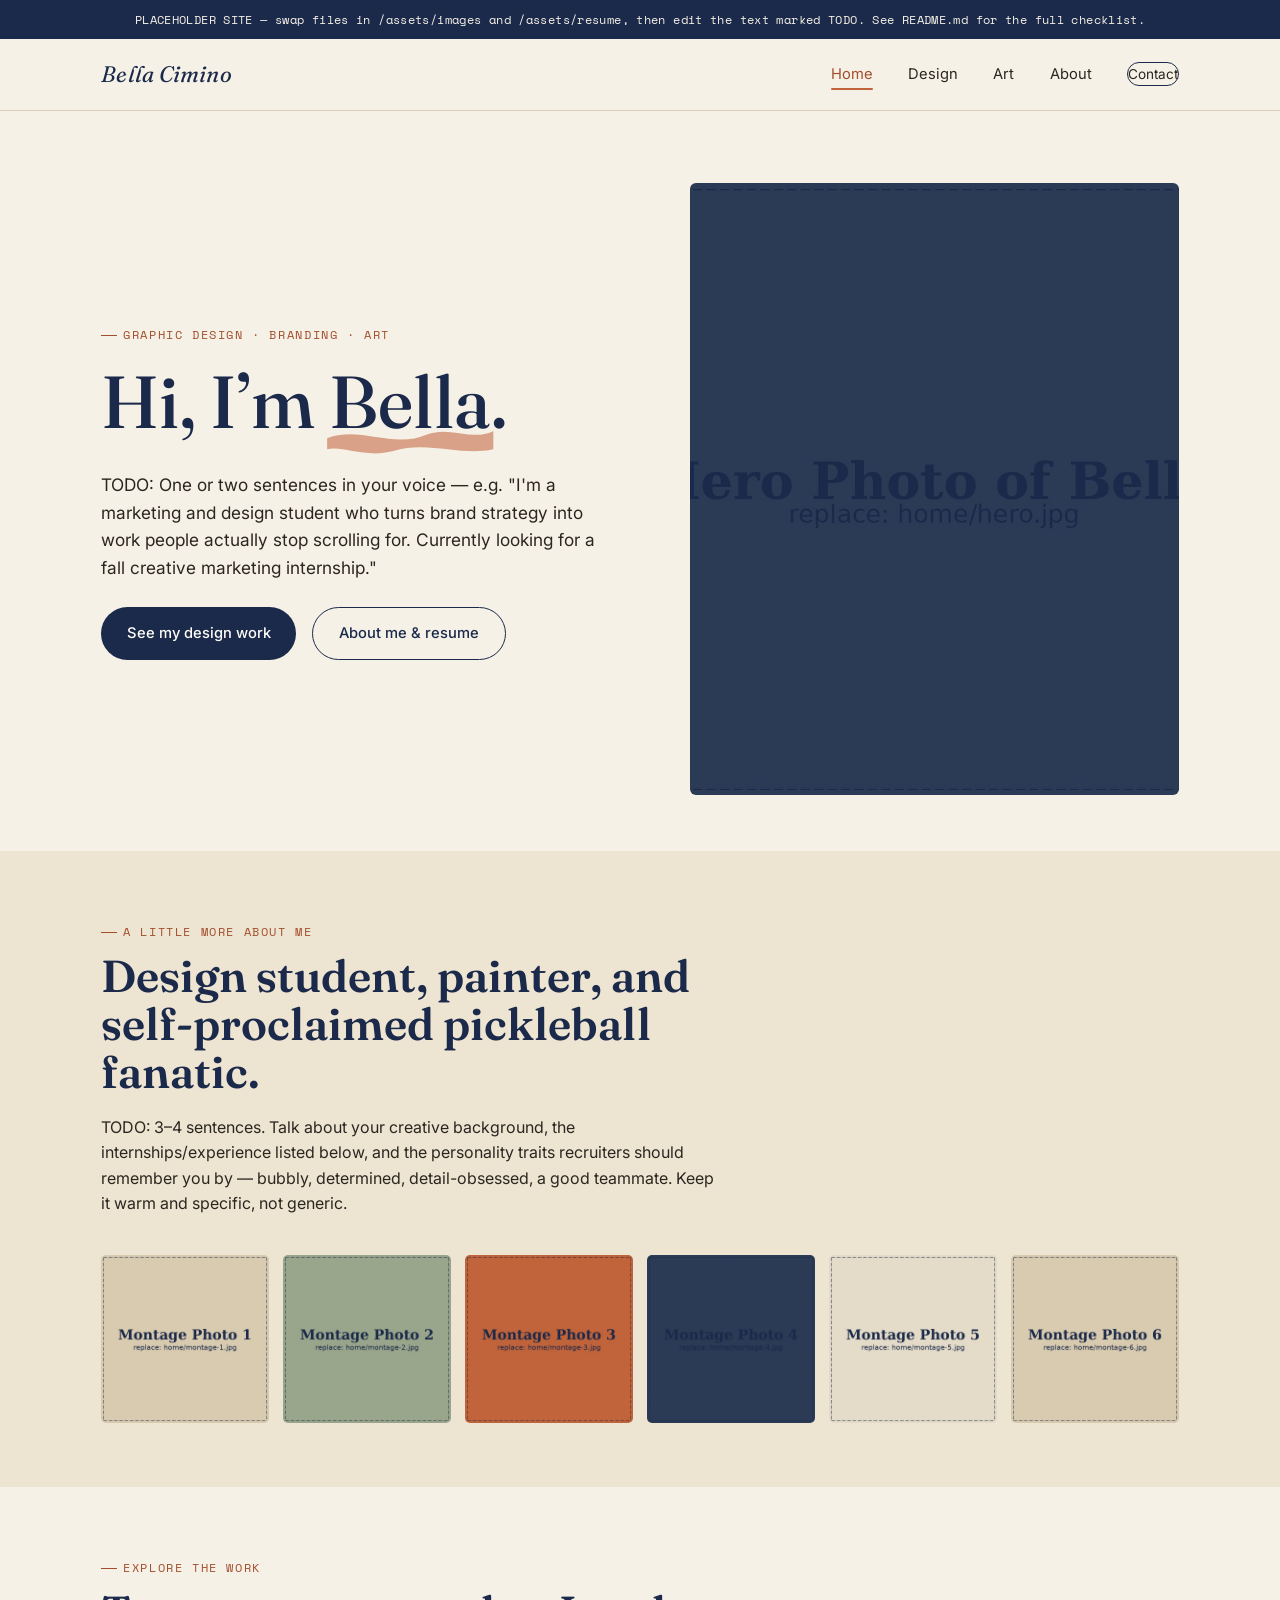
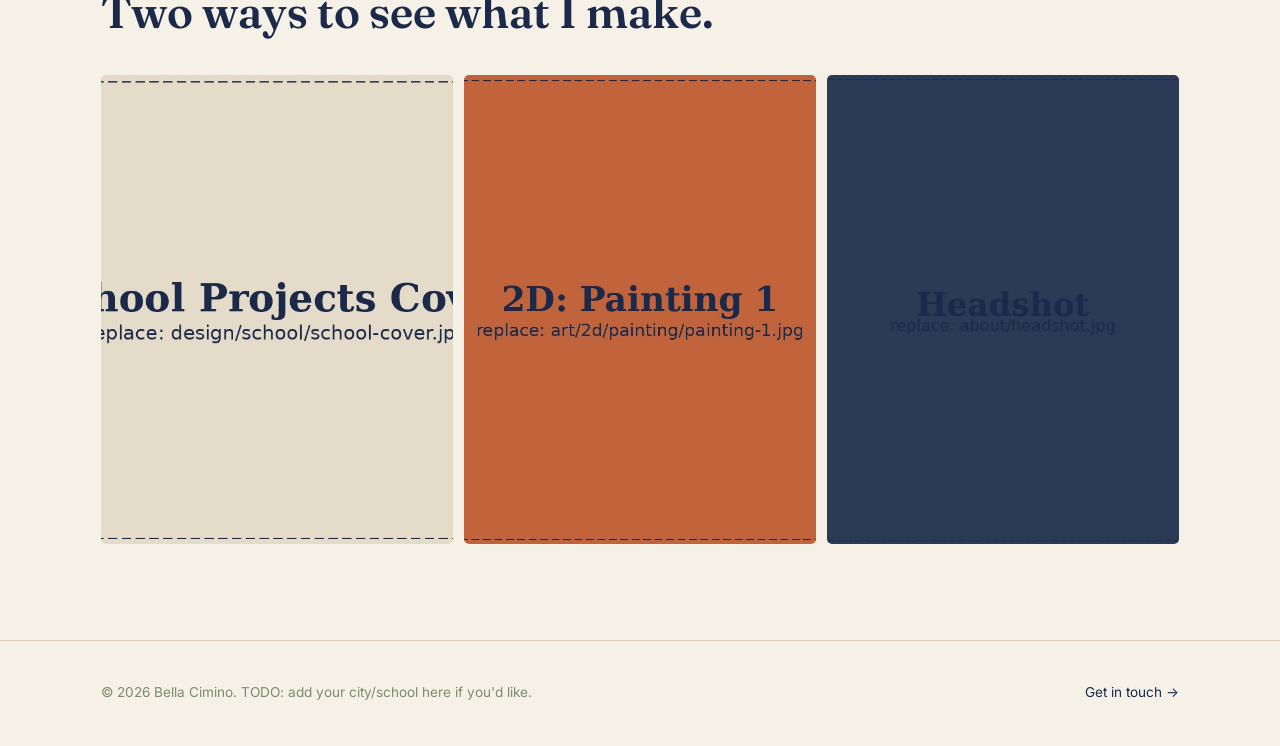
==== index.html @ 7786093c "Add files via upload" ====
<!DOCTYPE html>
<html lang="en">
<head>
<meta charset="UTF-8" />
<meta name="viewport" content="width=device-width, initial-scale=1.0" />
<title>Bella Cimino — Creative &amp; Design Portfolio</title>
<meta name="description" content="Bella Cimino — graphic design, branding, and art portfolio. Marketing &amp; creative student available for internships and collaborations." />
<link rel="icon" href="data:," />
<link rel="preconnect" href="https://fonts.googleapis.com">
<link rel="preconnect" href="https://fonts.gstatic.com" crossorigin>
<link href="https://fonts.googleapis.com/css2?family=Fraunces:ital,opsz,wght@0,9..144,400;0,9..144,500;0,9..144,600;1,9..144,500&family=Inter:wght@400;500;600&family=Space+Mono:wght@400;700&display=swap" rel="stylesheet">
<link rel="stylesheet" href="css/style.css" />
</head>
<body>

<div class="build-note">
  PLACEHOLDER SITE — swap files in /assets/images and /assets/resume, then edit the text marked TODO. See README.md for the full checklist.
</div>

<header class="site-header">
  <nav class="nav">
    <a href="index.html" class="logo">Bella Cimino</a>
    <button class="nav-toggle" aria-label="Toggle navigation" aria-expanded="false">
      <span></span><span></span><span></span>
    </button>
    <ul class="nav-links">
      <li><a href="index.html" aria-current="page">Home</a></li>
      <li><a href="design.html">Design</a></li>
      <li><a href="art.html">Art</a></li>
      <li><a href="about.html">About</a></li>
      <li><a href="about.html#contact" class="nav-cta">Contact</a></li>
    </ul>
  </nav>
</header>

<main>

  <!-- HERO: main photo + logo/name -->
  <section class="hero">
    <div class="wrap hero-grid">
      <div class="hero-copy">
        <p class="eyebrow">Graphic Design · Branding · Art</p>
        <h1>Hi, I&rsquo;m <span class="brush">Bella
          <svg viewBox="0 0 300 40" preserveAspectRatio="none" aria-hidden="true">
            <path class="stroke-path" d="M2 22 C 60 8, 120 34, 180 18 C 220 8, 260 26, 298 14 L 298 34 C 240 42, 180 24, 120 36 C 70 44, 30 30, 2 34 Z"/>
          </svg>
        </span>.</h1>
        <p class="lede">TODO: One or two sentences in your voice — e.g. "I'm a marketing and design student who turns brand strategy into work people actually stop scrolling for. Currently looking for a fall creative marketing internship."</p>
        <div class="button-row">
          <a href="design.html" class="btn btn-primary">See my design work</a>
          <a href="about.html" class="btn btn-secondary">About me &amp; resume</a>
        </div>
      </div>
      <div class="hero-media">
        <img src="assets/images/home/hero.jpg" alt="TODO: replace with a photo of Bella" />
      </div>
    </div>
  </section>

  <!-- MONTAGE + quick intro -->
  <section class="section section-alt">
    <div class="wrap">
      <div class="section-header">
        <p class="eyebrow">A little more about me</p>
        <h2>Design student, painter, and self-proclaimed pickleball fanatic.</h2>
        <p>TODO: 3–4 sentences. Talk about your creative background, the internships/experience listed below, and the personality traits recruiters should remember you by — bubbly, determined, detail-obsessed, a good teammate. Keep it warm and specific, not generic.</p>
      </div>
      <div class="montage-grid">
        <a href="about.html" data-lightbox><img src="assets/images/home/montage-1.jpg" alt="TODO: montage photo 1" /></a>
        <a href="about.html" data-lightbox><img src="assets/images/home/montage-2.jpg" alt="TODO: montage photo 2" /></a>
        <a href="about.html" data-lightbox><img src="assets/images/home/montage-3.jpg" alt="TODO: montage photo 3" /></a>
        <a href="about.html" data-lightbox><img src="assets/images/home/montage-4.jpg" alt="TODO: montage photo 4" /></a>
        <a href="about.html" data-lightbox><img src="assets/images/home/montage-5.jpg" alt="TODO: montage photo 5" /></a>
        <a href="about.html" data-lightbox><img src="assets/images/home/montage-6.jpg" alt="TODO: montage photo 6" /></a>
      </div>
    </div>
  </section>

  <!-- QUICK LINKS to Design / Art / About -->
  <section class="section">
    <div class="wrap">
      <div class="section-header">
        <p class="eyebrow">Explore the work</p>
        <h2>Two ways to see what I make.</h2>
      </div>
      <div class="client-media" style="grid-template-columns: repeat(3, 1fr);">
        <a href="design.html" style="aspect-ratio: 3/4; position:relative;">
          <img src="assets/images/design/school/school-cover.jpg" alt="Design portfolio cover" />
        </a>
        <a href="art.html" style="aspect-ratio: 3/4; position:relative;">
          <img src="assets/images/art/2d/painting/painting-1.jpg" alt="Art portfolio cover" />
        </a>
        <a href="about.html" style="aspect-ratio: 3/4; position:relative;">
          <img src="assets/images/about/headshot.jpg" alt="About Bella" />
        </a>
      </div>
    </div>
  </section>

</main>

<footer class="site-footer">
  <div class="wrap footer-row">
    <span>&copy; <span id="year"></span> Bella Cimino. TODO: add your city/school here if you'd like.</span>
    <a href="about.html#contact">Get in touch &rarr;</a>
  </div>
</footer>

<div class="lightbox" id="lightbox">
  <button class="lightbox-close">Close ✕</button>
  <img src="" alt="" />
</div>

<script src="js/main.js"></script>
</body>
</html>
---- css/style.css ----
/* =========================================================
   BELLA CIMINO — PORTFOLIO
   Design tokens
   ========================================================= */
:root {
  --paper: #F6F1E7;
  --paper-dim: #EDE4D2;
  --ink: #1B2A4A;        /* deep navy — headlines, logo */
  --charcoal: #2B2620;   /* body copy */
  --clay: #C1633B;       /* signature accent — brushstroke, CTAs */
  --clay-dark: #A24E2C;
  --sage: #7C8B6F;       /* secondary accent */
  --line: #D9CDB8;       /* hairline rule */
  --white: #FFFDF9;

  --font-display: "Fraunces", "Iowan Old Style", Georgia, serif;
  --font-body: "Inter", -apple-system, BlinkMacSystemFont, "Segoe UI", sans-serif;
  --font-label: "Space Mono", "SFMono-Regular", Menlo, monospace;

  --max-w: 1180px;
  --gutter: clamp(1.25rem, 4vw, 3.5rem);
}

* { box-sizing: border-box; }
html { scroll-behavior: smooth; }

body {
  margin: 0;
  background: var(--paper);
  color: var(--charcoal);
  font-family: var(--font-body);
  font-size: 16px;
  line-height: 1.6;
  -webkit-font-smoothing: antialiased;
}

img { max-width: 100%; display: block; }

a { color: inherit; text-decoration: none; }

.wrap {
  max-width: var(--max-w);
  margin: 0 auto;
  padding-left: var(--gutter);
  padding-right: var(--gutter);
}

h1, h2, h3, h4 {
  font-family: var(--font-display);
  color: var(--ink);
  margin: 0 0 0.4em;
  font-weight: 600;
  line-height: 1.08;
}

h1 { font-size: clamp(2.6rem, 6vw, 4.6rem); font-weight: 500; }
h2 { font-size: clamp(1.9rem, 4vw, 2.8rem); }
h3 { font-size: clamp(1.3rem, 2.4vw, 1.6rem); }

p { margin: 0 0 1em; }

.italic { font-style: italic; }

/* Eyebrow label — used for genuine categorical labels only (mediums, section names) */
.eyebrow {
  font-family: var(--font-label);
  font-size: 0.72rem;
  letter-spacing: 0.14em;
  text-transform: uppercase;
  color: var(--clay-dark);
  display: inline-flex;
  align-items: center;
  gap: 0.5em;
  margin-bottom: 0.9em;
}
.eyebrow::before {
  content: "";
  width: 1.4em;
  height: 1px;
  background: var(--clay-dark);
  display: inline-block;
}

/* Signature element: hand-drawn brushstroke underline, echoing a painting practice */
.brush {
  position: relative;
  display: inline-block;
}
.brush svg {
  position: absolute;
  left: -2%;
  bottom: -0.18em;
  width: 104%;
  height: 0.5em;
  z-index: -1;
}
.brush .stroke-path { fill: var(--clay); opacity: 0.55; }

/* =========================================================
   NAV
   ========================================================= */
.site-header {
  position: sticky;
  top: 0;
  z-index: 50;
  background: rgba(246, 241, 231, 0.92);
  backdrop-filter: blur(6px);
  border-bottom: 1px solid var(--line);
}
.nav {
  display: flex;
  align-items: center;
  justify-content: space-between;
  padding: 1.1rem var(--gutter);
  max-width: var(--max-w);
  margin: 0 auto;
}
.logo {
  font-family: var(--font-display);
  font-style: italic;
  font-size: 1.4rem;
  color: var(--ink);
  letter-spacing: 0.01em;
}
.nav-links {
  display: flex;
  gap: 2.2rem;
  list-style: none;
  margin: 0;
  padding: 0;
  font-size: 0.92rem;
}
.nav-links a {
  position: relative;
  padding: 0.2rem 0;
  transition: color 0.2s ease;
}
.nav-links a:hover,
.nav-links a[aria-current="page"] { color: var(--clay-dark); }
.nav-links a[aria-current="page"]::after {
  content: "";
  position: absolute;
  left: 0; right: 0; bottom: -4px;
  height: 2px;
  background: var(--clay);
  border-radius: 2px;
}
.nav-cta {
  border: 1px solid var(--ink);
  padding: 0.55rem 1.2rem;
  border-radius: 999px;
  font-size: 0.85rem;
  transition: background 0.2s ease, color 0.2s ease;
}
.nav-cta:hover { background: var(--ink); color: var(--white); }

.nav-toggle {
  display: none;
  background: none;
  border: none;
  cursor: pointer;
  flex-direction: column;
  gap: 5px;
  padding: 4px;
}
.nav-toggle span {
  width: 24px; height: 2px; background: var(--ink); display: block;
}

@media (max-width: 820px) {
  .nav-toggle { display: flex; }
  .nav-links {
    position: absolute;
    top: 100%; left: 0; right: 0;
    background: var(--paper);
    flex-direction: column;
    gap: 0;
    border-bottom: 1px solid var(--line);
    max-height: 0;
    overflow: hidden;
    transition: max-height 0.3s ease;
  }
  .nav-links.open { max-height: 400px; }
  .nav-links li { border-top: 1px solid var(--line); }
  .nav-links a { display: block; padding: 1rem var(--gutter); }
  .nav-cta { display: none; }
}

/* =========================================================
   HERO
   ========================================================= */
.hero {
  padding: 4.5rem 0 3.5rem;
}
.hero-grid {
  display: grid;
  grid-template-columns: 1.05fr 0.95fr;
  gap: clamp(1.5rem, 4vw, 3rem);
  align-items: center;
}
.hero-media {
  border-radius: 6px;
  overflow: hidden;
  aspect-ratio: 4 / 5;
}
.hero-media img { width: 100%; height: 100%; object-fit: cover; }
.hero-copy .eyebrow { margin-bottom: 1.1rem; }
.hero-copy p.lede {
  font-size: 1.08rem;
  max-width: 46ch;
  color: var(--charcoal);
}
.button-row { display: flex; gap: 1rem; flex-wrap: wrap; margin-top: 1.6rem; }

.btn {
  display: inline-flex;
  align-items: center;
  gap: 0.5em;
  padding: 0.85rem 1.6rem;
  border-radius: 999px;
  font-size: 0.92rem;
  font-weight: 500;
  transition: transform 0.15s ease, background 0.2s ease, color 0.2s ease;
}
.btn-primary { background: var(--ink); color: var(--white); }
.btn-primary:hover { background: var(--clay-dark); transform: translateY(-1px); }
.btn-secondary { border: 1px solid var(--ink); color: var(--ink); }
.btn-secondary:hover { background: var(--ink); color: var(--white); }

@media (max-width: 820px) {
  .hero-grid { grid-template-columns: 1fr; }
  .hero-media { order: -1; }
}

/* =========================================================
   MONTAGE / GALLERY GRIDS
   ========================================================= */
.section { padding: 4rem 0; }
.section-alt { background: var(--paper-dim); }
.section-header { max-width: 62ch; margin-bottom: 2.4rem; }

.montage-grid {
  display: grid;
  grid-template-columns: repeat(6, 1fr);
  gap: 0.9rem;
}
.montage-grid a, .montage-grid div { border-radius: 5px; overflow: hidden; aspect-ratio: 1; }
.montage-grid img { width: 100%; height: 100%; object-fit: cover; transition: transform 0.4s ease; }
.montage-grid a:hover img { transform: scale(1.05); }

@media (max-width: 820px) {
  .montage-grid { grid-template-columns: repeat(3, 1fr); }
}
@media (max-width: 480px) {
  .montage-grid { grid-template-columns: repeat(2, 1fr); }
}

/* =========================================================
   CASE STUDY / CLIENT BLOCKS (Design page)
   ========================================================= */
.client-block {
  padding: 3.4rem 0;
  border-top: 1px solid var(--line);
  display: grid;
  grid-template-columns: 0.85fr 1.15fr;
  gap: clamp(1.5rem, 4vw, 3rem);
  align-items: start;
}
.client-block:last-child { border-bottom: 1px solid var(--line); }
.client-info .eyebrow { margin-bottom: 0.6rem; }
.client-info h3 { margin-bottom: 0.7rem; }
.client-info p { max-width: 40ch; color: var(--charcoal); }
.tag-row { display: flex; flex-wrap: wrap; gap: 0.5rem; margin-top: 1rem; }
.tag {
  font-family: var(--font-label);
  font-size: 0.68rem;
  letter-spacing: 0.06em;
  text-transform: uppercase;
  border: 1px solid var(--sage);
  color: var(--sage);
  padding: 0.3em 0.7em;
  border-radius: 999px;
}
.client-media {
  display: grid;
  grid-template-columns: repeat(3, 1fr);
  gap: 0.7rem;
}
.client-media a { border-radius: 5px; overflow: hidden; aspect-ratio: 4/3; }
.client-media img { width: 100%; height: 100%; object-fit: cover; transition: transform 0.4s ease; }
.client-media a:hover img { transform: scale(1.06); }

@media (max-width: 900px) {
  .client-block { grid-template-columns: 1fr; }
  .client-media { grid-template-columns: repeat(3, 1fr); }
}

/* =========================================================
   ART MEDIUM SECTIONS
   ========================================================= */
.medium-nav {
  display: flex;
  gap: 0.8rem;
  flex-wrap: wrap;
  margin-bottom: 2.6rem;
}
.medium-nav a {
  font-family: var(--font-label);
  font-size: 0.75rem;
  letter-spacing: 0.08em;
  text-transform: uppercase;
  border: 1px solid var(--ink);
  padding: 0.5em 1.1em;
  border-radius: 999px;
  transition: background 0.2s ease, color 0.2s ease;
}
.medium-nav a:hover { background: var(--ink); color: var(--white); }

.medium-block { padding: 3rem 0; border-top: 1px solid var(--line); }
.medium-block-head { display: flex; align-items: baseline; justify-content: space-between; gap: 1rem; flex-wrap: wrap; margin-bottom: 1.6rem; }
.medium-block-head p { margin: 0; max-width: 48ch; color: var(--charcoal); }

.subgrid-label {
  font-family: var(--font-label);
  font-size: 0.72rem;
  letter-spacing: 0.1em;
  text-transform: uppercase;
  color: var(--sage);
  margin: 1.6rem 0 0.8rem;
}

.gallery-grid {
  display: grid;
  grid-template-columns: repeat(3, 1fr);
  gap: 1rem;
}
.gallery-grid a { border-radius: 5px; overflow: hidden; aspect-ratio: 4/5; }
.gallery-grid img { width: 100%; height: 100%; object-fit: cover; transition: transform 0.4s ease; }
.gallery-grid a:hover img { transform: scale(1.05); }

@media (max-width: 700px) {
  .gallery-grid { grid-template-columns: repeat(2, 1fr); }
}

/* =========================================================
   ABOUT PAGE
   ========================================================= */
.about-grid {
  display: grid;
  grid-template-columns: 0.8fr 1.2fr;
  gap: clamp(1.5rem, 4vw, 3.5rem);
  align-items: start;
}
.about-media { border-radius: 6px; overflow: hidden; }
.interest-list { list-style: none; margin: 1.4rem 0; padding: 0; display: grid; gap: 0.6rem; }
.interest-list li { display: flex; gap: 0.7em; align-items: baseline; }
.interest-list li::before { content: "—"; color: var(--clay); }

.lifestyle-strip {
  display: grid;
  grid-template-columns: repeat(3, 1fr);
  gap: 0.8rem;
  margin-top: 2rem;
}
.lifestyle-strip a { border-radius: 5px; overflow: hidden; aspect-ratio: 1; }
.lifestyle-strip img { width: 100%; height: 100%; object-fit: cover; }

.resume-card {
  margin-top: 2.2rem;
  padding: 1.6rem;
  border: 1px solid var(--line);
  border-radius: 8px;
  background: var(--white);
  display: flex;
  align-items: center;
  justify-content: space-between;
  gap: 1rem;
  flex-wrap: wrap;
}

.contact-card {
  margin-top: 1.4rem;
  padding: 1.6rem;
  border: 1px solid var(--line);
  border-radius: 8px;
  background: var(--white);
}
.contact-list { list-style: none; margin: 1rem 0 0; padding: 0; display: grid; gap: 0.7rem; }
.contact-list a:hover { color: var(--clay-dark); }

@media (max-width: 820px) {
  .about-grid { grid-template-columns: 1fr; }
  .lifestyle-strip { grid-template-columns: repeat(3, 1fr); }
}

/* =========================================================
   FOOTER
   ========================================================= */
.site-footer {
  border-top: 1px solid var(--line);
  padding: 2.6rem 0;
  margin-top: 2rem;
}
.footer-row {
  display: flex;
  justify-content: space-between;
  align-items: center;
  flex-wrap: wrap;
  gap: 1rem;
  font-size: 0.85rem;
  color: var(--sage);
}
.footer-row a { color: var(--ink); }

/* =========================================================
   LIGHTBOX (used across galleries)
   ========================================================= */
.lightbox {
  position: fixed;
  inset: 0;
  background: rgba(27, 42, 74, 0.92);
  display: none;
  align-items: center;
  justify-content: center;
  z-index: 200;
  padding: 2rem;
}
.lightbox.open { display: flex; }
.lightbox img {
  max-width: min(90vw, 1000px);
  max-height: 86vh;
  width: auto;
  border-radius: 4px;
}
.lightbox-close {
  position: absolute;
  top: 1.4rem; right: 1.6rem;
  color: var(--white);
  font-family: var(--font-label);
  font-size: 0.85rem;
  letter-spacing: 0.08em;
  text-transform: uppercase;
  border: 1px solid var(--white);
  padding: 0.5em 1em;
  border-radius: 999px;
  background: transparent;
  cursor: pointer;
}

/* =========================================================
   PLACEHOLDER NOTE BANNER (remove once content is uploaded)
   ========================================================= */
.build-note {
  background: var(--ink);
  color: var(--paper);
  font-family: var(--font-label);
  font-size: 0.78rem;
  letter-spacing: 0.03em;
  text-align: center;
  padding: 0.6rem var(--gutter);
}
.build-note a { text-decoration: underline; color: var(--paper); }
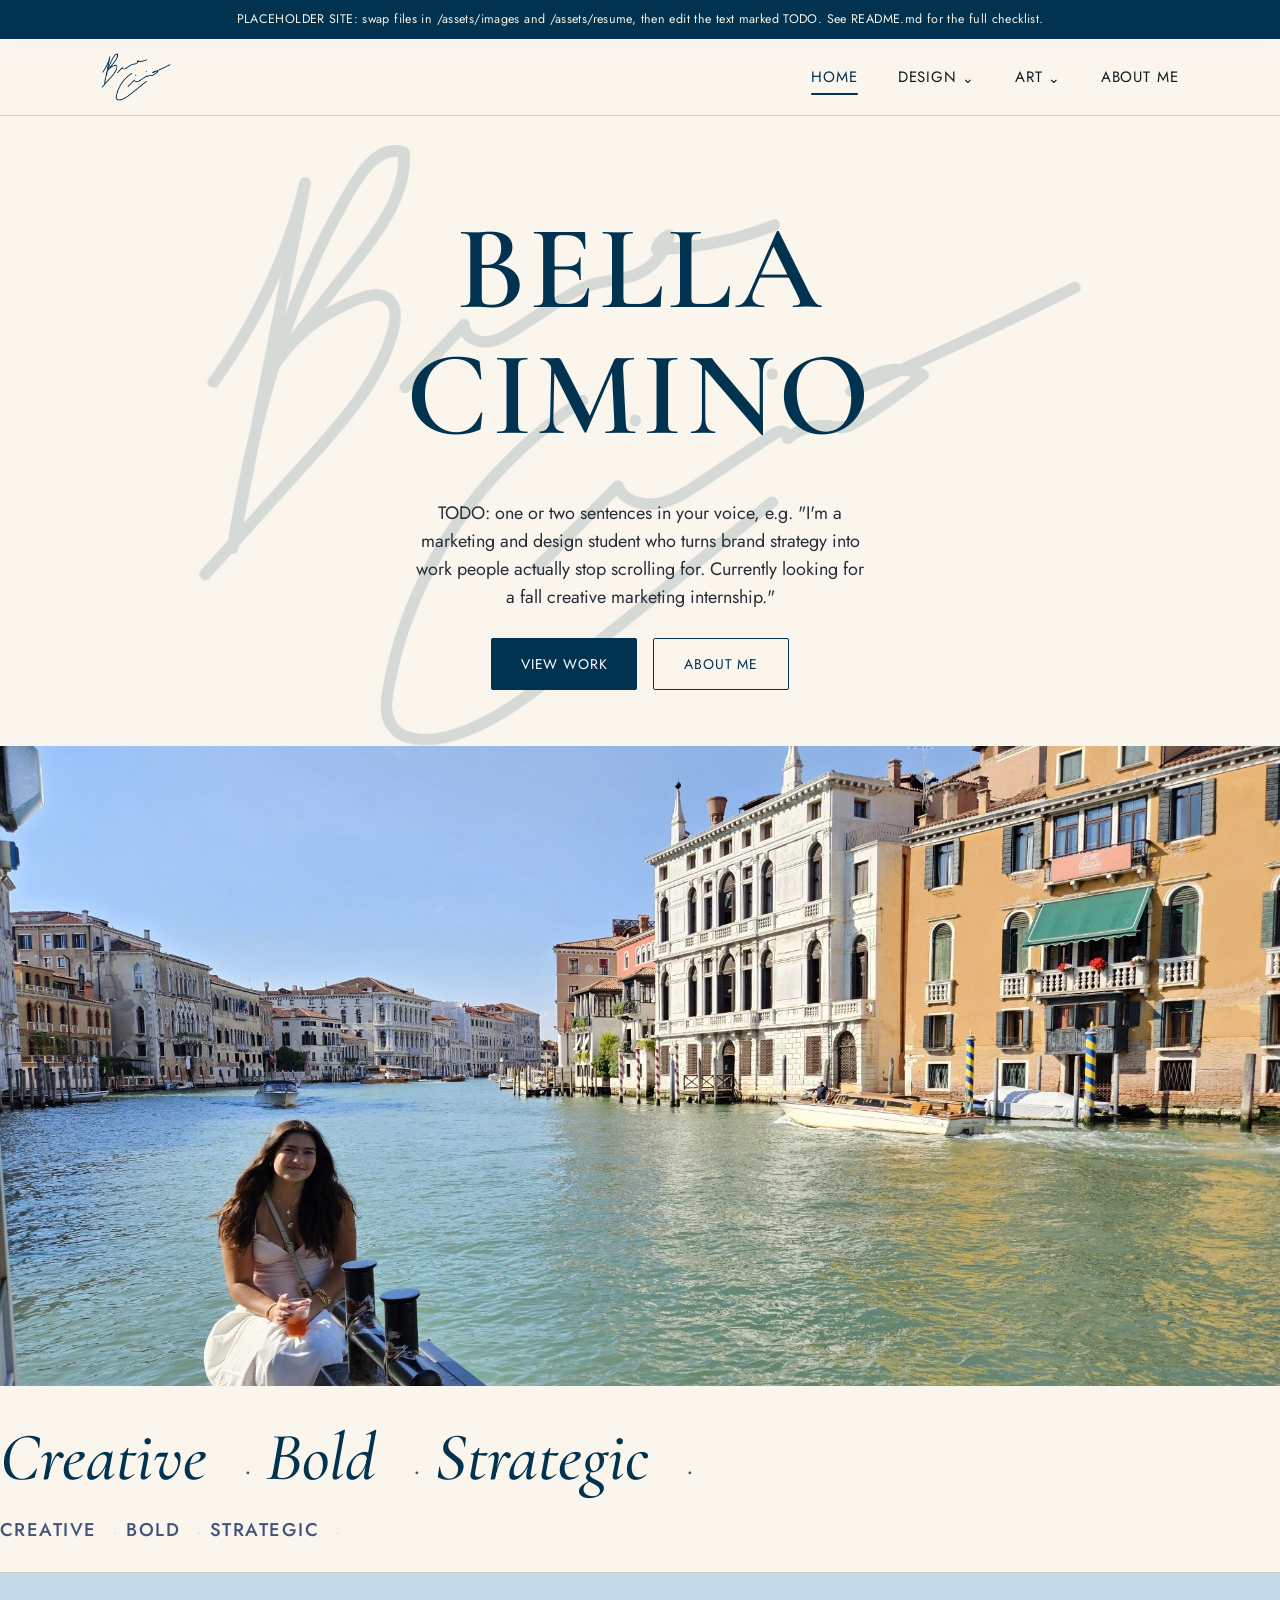
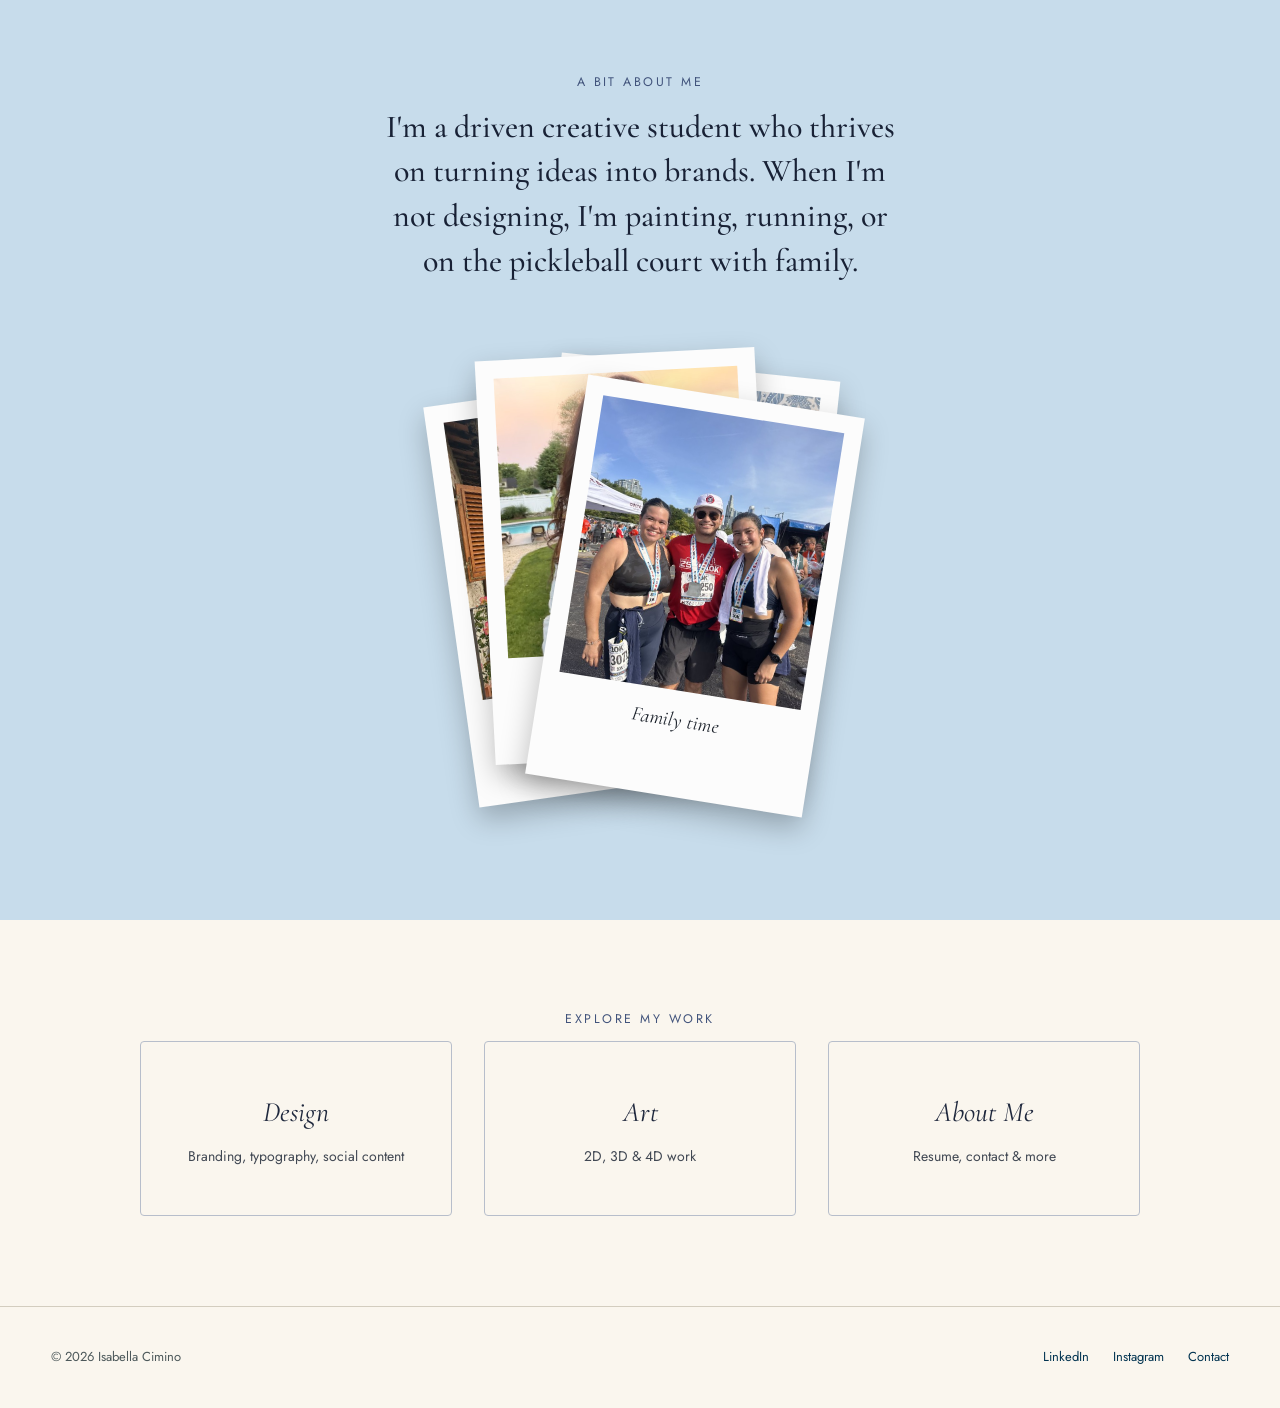
==== commit d8127ee9: "Add files via upload" ====
--- a/index.html
+++ b/index.html
@@ -3,95 +3,135 @@
 <head>
 <meta charset="UTF-8" />
 <meta name="viewport" content="width=device-width, initial-scale=1.0" />
-<title>Bella Cimino — Creative &amp; Design Portfolio</title>
-<meta name="description" content="Bella Cimino — graphic design, branding, and art portfolio. Marketing &amp; creative student available for internships and collaborations." />
+<title>Isabella Cimino · Creative &amp; Design Portfolio</title>
+<meta name="description" content="Isabella (Bella) Cimino, graphic design, branding, and art portfolio. Marketing &amp; creative student available for internships and collaborations." />
 <link rel="icon" href="data:," />
 <link rel="preconnect" href="https://fonts.googleapis.com">
 <link rel="preconnect" href="https://fonts.gstatic.com" crossorigin>
-<link href="https://fonts.googleapis.com/css2?family=Fraunces:ital,opsz,wght@0,9..144,400;0,9..144,500;0,9..144,600;1,9..144,500&family=Inter:wght@400;500;600&family=Space+Mono:wght@400;700&display=swap" rel="stylesheet">
+<link href="https://fonts.googleapis.com/css2?family=Cormorant+Garamond:ital,wght@0,400;0,500;0,600;1,400&family=Jost:wght@300;400;500;600&display=swap" rel="stylesheet">
 <link rel="stylesheet" href="css/style.css" />
 </head>
 <body>
 
 <div class="build-note">
-  PLACEHOLDER SITE — swap files in /assets/images and /assets/resume, then edit the text marked TODO. See README.md for the full checklist.
+  PLACEHOLDER SITE: swap files in /assets/images and /assets/resume, then edit the text marked TODO. See README.md for the full checklist.
 </div>
 
 <header class="site-header">
   <nav class="nav">
-    <a href="index.html" class="logo">Bella Cimino</a>
+    <a href="index.html" class="logo"><img src="assets/branding/signature.png" alt="Isabella Cimino signature" /></a>
     <button class="nav-toggle" aria-label="Toggle navigation" aria-expanded="false">
       <span></span><span></span><span></span>
     </button>
     <ul class="nav-links">
       <li><a href="index.html" aria-current="page">Home</a></li>
-      <li><a href="design.html">Design</a></li>
-      <li><a href="art.html">Art</a></li>
-      <li><a href="about.html">About</a></li>
-      <li><a href="about.html#contact" class="nav-cta">Contact</a></li>
+      <li class="has-dropdown">
+        <a href="design.html">Design</a>
+        <ul class="dropdown">
+          <li><a href="design.html#school">School</a></li>
+          <li><a href="design.html#compintelligence">Compintelligence</a></li>
+          <li><a href="design.html#hollistaggart">Hollis Taggart</a></li>
+          <li><a href="design.html#milieu">Milieu</a></li>
+          <li><a href="design.html#artdillo">Artdillo</a></li>
+          <li><a href="design.html#kappakappagamma">Kappa Kappa Gamma</a></li>
+        </ul>
+      </li>
+      <li class="has-dropdown">
+        <a href="art.html">Art</a>
+        <ul class="dropdown">
+          <li><a href="art.html#mixed-media">Mixed Media</a></li>
+          <li><a href="art.html#drawing">Drawing</a></li>
+          <li><a href="art.html#painting">Painting</a></li>
+          <li><a href="art.html#digital">Digital</a></li>
+          <li><a href="art.html#photography">Photography</a></li>
+          <li><a href="art.html#three-d">3D</a></li>
+          <li><a href="art.html#four-d">4D</a></li>
+        </ul>
+      </li>
+      <li><a href="about.html">About Me</a></li>
     </ul>
   </nav>
 </header>
 
 <main>
 
-  <!-- HERO: main photo + logo/name -->
-  <section class="hero">
-    <div class="wrap hero-grid">
-      <div class="hero-copy">
-        <p class="eyebrow">Graphic Design · Branding · Art</p>
-        <h1>Hi, I&rsquo;m <span class="brush">Bella
-          <svg viewBox="0 0 300 40" preserveAspectRatio="none" aria-hidden="true">
-            <path class="stroke-path" d="M2 22 C 60 8, 120 34, 180 18 C 220 8, 260 26, 298 14 L 298 34 C 240 42, 180 24, 120 36 C 70 44, 30 30, 2 34 Z"/>
-          </svg>
-        </span>.</h1>
-        <p class="lede">TODO: One or two sentences in your voice — e.g. "I'm a marketing and design student who turns brand strategy into work people actually stop scrolling for. Currently looking for a fall creative marketing internship."</p>
-        <div class="button-row">
-          <a href="design.html" class="btn btn-primary">See my design work</a>
-          <a href="about.html" class="btn btn-secondary">About me &amp; resume</a>
-        </div>
+  <!-- HERO -->
+  <section class="hero-stack">
+    <div class="hero-stack-copy">
+      <img class="sig-watermark" src="assets/branding/signature.png" alt="" aria-hidden="true" />
+      <h1>BELLA CIMINO</h1>
+      <p class="lede">TODO: one or two sentences in your voice, e.g. "I'm a marketing and design student who turns brand strategy into work people actually stop scrolling for. Currently looking for a fall creative marketing internship."</p>
+      <div class="button-row">
+        <a href="design.html" class="btn btn-primary">View Work</a>
+        <a href="about.html" class="btn btn-secondary">About Me</a>
       </div>
-      <div class="hero-media">
-        <img src="assets/images/home/hero.jpg" alt="TODO: replace with a photo of Bella" />
+    </div>
+    <div class="hero-stack-photo">
+      <img src="assets/images/home/venice-hero.jpg" alt="Isabella Cimino in Venice, Italy, seated by the Grand Canal" />
+    </div>
+  </section>
+
+  <!-- CREATIVE · BOLD · STRATEGIC, scroll velocity marquee -->
+  <section class="velocity-section" aria-hidden="true">
+    <div class="velocity-row velocity-row--serif" data-base-velocity="40">
+      <div class="velocity-track">
+        <span class="velocity-word">Creative</span><span class="velocity-dot">&middot;</span>
+        <span class="velocity-word">Bold</span><span class="velocity-dot">&middot;</span>
+        <span class="velocity-word">Strategic</span><span class="velocity-dot">&middot;</span>
+      </div>
+    </div>
+    <div class="velocity-row velocity-row--sans" data-base-velocity="-28">
+      <div class="velocity-track">
+        <span class="velocity-word">Creative</span><span class="velocity-dot">&middot;</span>
+        <span class="velocity-word">Bold</span><span class="velocity-dot">&middot;</span>
+        <span class="velocity-word">Strategic</span><span class="velocity-dot">&middot;</span>
       </div>
     </div>
   </section>
 
-  <!-- MONTAGE + quick intro -->
-  <section class="section section-alt">
-    <div class="wrap">
-      <div class="section-header">
-        <p class="eyebrow">A little more about me</p>
-        <h2>Design student, painter, and self-proclaimed pickleball fanatic.</h2>
-        <p>TODO: 3–4 sentences. Talk about your creative background, the internships/experience listed below, and the personality traits recruiters should remember you by — bubbly, determined, detail-obsessed, a good teammate. Keep it warm and specific, not generic.</p>
-      </div>
-      <div class="montage-grid">
-        <a href="about.html" data-lightbox><img src="assets/images/home/montage-1.jpg" alt="TODO: montage photo 1" /></a>
-        <a href="about.html" data-lightbox><img src="assets/images/home/montage-2.jpg" alt="TODO: montage photo 2" /></a>
-        <a href="about.html" data-lightbox><img src="assets/images/home/montage-3.jpg" alt="TODO: montage photo 3" /></a>
-        <a href="about.html" data-lightbox><img src="assets/images/home/montage-4.jpg" alt="TODO: montage photo 4" /></a>
-        <a href="about.html" data-lightbox><img src="assets/images/home/montage-5.jpg" alt="TODO: montage photo 5" /></a>
-        <a href="about.html" data-lightbox><img src="assets/images/home/montage-6.jpg" alt="TODO: montage photo 6" /></a>
-      </div>
+  <!-- A BIT ABOUT ME -->
+  <section class="section-sky">
+    <div class="section-header">
+      <span class="eyebrow">A Bit About Me</span>
+      <p class="section-quote">I'm a driven creative student who thrives on turning ideas into brands. When I'm not designing, I'm painting, running, or on the pickleball court with family.</p>
+    </div>
+
+    <div class="photo-stack">
+      <figure class="card" style="transform: translate(-50px, 8px) rotate(-8deg); z-index: 1;">
+        <img src="assets/images/home/montage-1.jpg" alt="Isabella Cimino" />
+        <figcaption>Us being us</figcaption>
+      </figure>
+      <figure class="card" style="transform: translate(40px, -12px) rotate(6deg); z-index: 2;">
+        <img src="assets/images/home/montage-2.jpg" alt="Isabella Cimino traveling in Tuscany, Italy" />
+        <figcaption>Painting day</figcaption>
+      </figure>
+      <figure class="card" style="transform: translate(-15px, -24px) rotate(-3deg); z-index: 3;">
+        <img src="assets/images/home/montage-3.jpg" alt="Isabella Cimino" />
+        <figcaption>Race day</figcaption>
+      </figure>
+      <figure class="card" style="transform: translate(55px, 16px) rotate(9deg); z-index: 4;">
+        <img src="assets/images/home/montage-4.jpg" alt="Isabella Cimino" />
+        <figcaption>Family time</figcaption>
+      </figure>
     </div>
   </section>
 
-  <!-- QUICK LINKS to Design / Art / About -->
-  <section class="section">
+  <!-- EXPLORE MY WORK -->
+  <section class="section" style="text-align:center;">
     <div class="wrap">
-      <div class="section-header">
-        <p class="eyebrow">Explore the work</p>
-        <h2>Two ways to see what I make.</h2>
-      </div>
-      <div class="client-media" style="grid-template-columns: repeat(3, 1fr);">
-        <a href="design.html" style="aspect-ratio: 3/4; position:relative;">
-          <img src="assets/images/design/school/school-cover.jpg" alt="Design portfolio cover" />
+      <span class="eyebrow" style="justify-content:center;">Explore My Work</span>
+      <div class="tile-grid">
+        <a href="design.html" class="tile">
+          <div class="tile-title">Design</div>
+          <div class="tile-sub">Branding, typography, social content</div>
         </a>
-        <a href="art.html" style="aspect-ratio: 3/4; position:relative;">
-          <img src="assets/images/art/2d/painting/painting-1.jpg" alt="Art portfolio cover" />
+        <a href="art.html" class="tile">
+          <div class="tile-title">Art</div>
+          <div class="tile-sub">2D, 3D &amp; 4D work</div>
         </a>
-        <a href="about.html" style="aspect-ratio: 3/4; position:relative;">
-          <img src="assets/images/about/headshot.jpg" alt="About Bella" />
+        <a href="about.html" class="tile">
+          <div class="tile-title">About Me</div>
+          <div class="tile-sub">Resume, contact &amp; more</div>
         </a>
       </div>
     </div>
@@ -100,9 +140,13 @@
 </main>
 
 <footer class="site-footer">
-  <div class="wrap footer-row">
-    <span>&copy; <span id="year"></span> Bella Cimino. TODO: add your city/school here if you'd like.</span>
-    <a href="about.html#contact">Get in touch &rarr;</a>
+  <div class="footer-row">
+    <div>&copy; <span id="year"></span> Isabella Cimino</div>
+    <div class="footer-links">
+      <a href="https://www.linkedin.com/in/TODO" target="_blank" rel="noopener">LinkedIn</a>
+      <a href="https://www.instagram.com/TODO" target="_blank" rel="noopener">Instagram</a>
+      <a href="about.html#contact">Contact</a>
+    </div>
   </div>
 </footer>
 
@@ -112,5 +156,6 @@
 </div>
 
 <script src="js/main.js"></script>
+<script src="js/velocity-marquee.js"></script>
 </body>
 </html>
--- a/css/style.css
+++ b/css/style.css
@@ -1,21 +1,24 @@
 /* =========================================================
-   BELLA CIMINO — PORTFOLIO
-   Design tokens
+   BELLA CIMINO, PORTFOLIO
+   Design tokens (matched to the approved Claude Design mockup)
    ========================================================= */
 :root {
-  --paper: #F6F1E7;
-  --paper-dim: #EDE4D2;
-  --ink: #1B2A4A;        /* deep navy — headlines, logo */
-  --charcoal: #2B2620;   /* body copy */
-  --clay: #C1633B;       /* signature accent — brushstroke, CTAs */
-  --clay-dark: #A24E2C;
-  --sage: #7C8B6F;       /* secondary accent */
-  --line: #D9CDB8;       /* hairline rule */
-  --white: #FFFDF9;
-
-  --font-display: "Fraunces", "Iowan Old Style", Georgia, serif;
-  --font-body: "Inter", -apple-system, BlinkMacSystemFont, "Segoe UI", sans-serif;
-  --font-label: "Space Mono", "SFMono-Regular", Menlo, monospace;
+  --paper: oklch(97.5% 0.012 85);      /* warm cream page background */
+  --paper-fallback: #F6F1E6;
+  --sky: #C7DCEB;                       /* soft blue, "about me" / intro sections */
+  --ink: #013350;                       /* deep navy, headlines, buttons, logo */
+  --body-text: oklch(22% 0.015 210);
+  --muted: oklch(30% 0.02 260);
+  --quote: oklch(25% 0.04 265);
+  --tile-title: oklch(28% 0.04 265);
+  --tile-sub: oklch(40% 0.02 260);
+  --eyebrow: oklch(45% 0.07 265);
+  --line: oklch(85% 0.02 90);
+  --card-line: oklch(80% 0.02 265);
+  --white: #FFFFFF;
+
+  --font-display: "Cormorant Garamond", "Iowan Old Style", Georgia, serif;
+  --font-body: "Jost", -apple-system, BlinkMacSystemFont, "Segoe UI", sans-serif;
 
   --max-w: 1180px;
   --gutter: clamp(1.25rem, 4vw, 3.5rem);
@@ -26,8 +29,9 @@
 
 body {
   margin: 0;
+  background: var(--paper-fallback);
   background: var(--paper);
-  color: var(--charcoal);
+  color: var(--body-text);
   font-family: var(--font-body);
   font-size: 16px;
   line-height: 1.6;
@@ -35,8 +39,8 @@
 }
 
 img { max-width: 100%; display: block; }
-
-a { color: inherit; text-decoration: none; }
+a { color: var(--ink); text-decoration: none; }
+a:hover { color: oklch(52% 0.08 270); }
 
 .wrap {
   max-width: var(--max-w);
@@ -50,51 +54,36 @@
   color: var(--ink);
   margin: 0 0 0.4em;
   font-weight: 600;
-  line-height: 1.08;
-}
-
-h1 { font-size: clamp(2.6rem, 6vw, 4.6rem); font-weight: 500; }
+  line-height: 1.05;
+}
+
+h1 { font-size: clamp(3rem, 8.5vw, 6.5rem); font-weight: 600; letter-spacing: -0.01em; }
 h2 { font-size: clamp(1.9rem, 4vw, 2.8rem); }
 h3 { font-size: clamp(1.3rem, 2.4vw, 1.6rem); }
 
 p { margin: 0 0 1em; }
-
 .italic { font-style: italic; }
 
-/* Eyebrow label — used for genuine categorical labels only (mediums, section names) */
+/* Eyebrow label, small caps style label used above headings */
 .eyebrow {
-  font-family: var(--font-label);
-  font-size: 0.72rem;
-  letter-spacing: 0.14em;
-  text-transform: uppercase;
-  color: var(--clay-dark);
-  display: inline-flex;
-  align-items: center;
-  gap: 0.5em;
+  font-family: var(--font-body);
+  font-size: 0.78rem;
+  letter-spacing: 0.2em;
+  text-transform: uppercase;
+  color: var(--eyebrow);
   margin-bottom: 0.9em;
-}
-.eyebrow::before {
-  content: "";
-  width: 1.4em;
-  height: 1px;
-  background: var(--clay-dark);
-  display: inline-block;
-}
-
-/* Signature element: hand-drawn brushstroke underline, echoing a painting practice */
-.brush {
-  position: relative;
-  display: inline-block;
-}
-.brush svg {
+  display: block;
+}
+
+/* Signature watermark, the actual brand asset, faded behind key headlines */
+.sig-watermark {
   position: absolute;
-  left: -2%;
-  bottom: -0.18em;
-  width: 104%;
-  height: 0.5em;
-  z-index: -1;
-}
-.brush .stroke-path { fill: var(--clay); opacity: 0.55; }
+  z-index: 0;
+  opacity: 0.14;
+  pointer-events: none;
+  width: 115%;
+  max-width: 780px;
+}
 
 /* =========================================================
    NAV
@@ -103,7 +92,7 @@
   position: sticky;
   top: 0;
   z-index: 50;
-  background: rgba(246, 241, 231, 0.92);
+  background: color-mix(in oklch, var(--paper) 92%, transparent);
   backdrop-filter: blur(6px);
   border-bottom: 1px solid var(--line);
 }
@@ -111,48 +100,88 @@
   display: flex;
   align-items: center;
   justify-content: space-between;
-  padding: 1.1rem var(--gutter);
+  padding: 14px var(--gutter);
   max-width: var(--max-w);
   margin: 0 auto;
 }
-.logo {
-  font-family: var(--font-display);
-  font-style: italic;
-  font-size: 1.4rem;
-  color: var(--ink);
-  letter-spacing: 0.01em;
+.logo img {
+  height: 48px;
+  width: auto;
+  object-fit: contain;
 }
 .nav-links {
   display: flex;
-  gap: 2.2rem;
+  gap: 40px;
   list-style: none;
   margin: 0;
   padding: 0;
-  font-size: 0.92rem;
+  font-size: 15px;
+  letter-spacing: 0.06em;
+  text-transform: uppercase;
 }
 .nav-links a {
   position: relative;
   padding: 0.2rem 0;
+  color: var(--body-text);
   transition: color 0.2s ease;
 }
 .nav-links a:hover,
-.nav-links a[aria-current="page"] { color: var(--clay-dark); }
+.nav-links a[aria-current="page"] { color: var(--ink); }
 .nav-links a[aria-current="page"]::after {
   content: "";
   position: absolute;
   left: 0; right: 0; bottom: -4px;
   height: 2px;
-  background: var(--clay);
+  background: var(--ink);
   border-radius: 2px;
 }
-.nav-cta {
-  border: 1px solid var(--ink);
-  padding: 0.55rem 1.2rem;
-  border-radius: 999px;
-  font-size: 0.85rem;
-  transition: background 0.2s ease, color 0.2s ease;
-}
-.nav-cta:hover { background: var(--ink); color: var(--white); }
+
+/* Dropdown submenus (Design / Art subsections) */
+.nav-links > li.has-dropdown { position: relative; }
+.nav-links > li.has-dropdown > a::after {
+  content: "\2304";
+  display: inline-block;
+  margin-left: 5px;
+  font-size: 0.9em;
+  transform: translateY(1px);
+}
+.dropdown {
+  position: absolute;
+  top: 100%;
+  left: 50%;
+  transform: translate(-50%, 6px);
+  margin: 0;
+  padding: 10px 0;
+  min-width: 210px;
+  list-style: none;
+  background: var(--paper-fallback);
+  border: 1px solid var(--line);
+  border-radius: 4px;
+  box-shadow: 0 16px 32px rgba(1, 51, 80, 0.16);
+  opacity: 0;
+  visibility: hidden;
+  transition: opacity 0.18s ease, transform 0.18s ease, visibility 0.18s;
+  z-index: 60;
+}
+.nav-links > li.has-dropdown:hover > .dropdown,
+.nav-links > li.has-dropdown:focus-within > .dropdown,
+.nav-links > li.has-dropdown.dropdown-open > .dropdown {
+  opacity: 1;
+  visibility: visible;
+  transform: translate(-50%, 0);
+}
+.dropdown li { border: none; }
+.dropdown a {
+  display: block;
+  padding: 9px 22px;
+  font-size: 13px;
+  letter-spacing: 0.02em;
+  text-transform: none;
+  white-space: nowrap;
+  color: var(--body-text);
+}
+.dropdown a:hover { background: var(--sky); color: var(--ink); }
+.dropdown a[aria-current="page"]::after { display: none; }
 
 .nav-toggle {
   display: none;
@@ -172,7 +201,7 @@
   .nav-links {
     position: absolute;
     top: 100%; left: 0; right: 0;
-    background: var(--paper);
+    background: var(--paper-fallback);
     flex-direction: column;
     gap: 0;
     border-bottom: 1px solid var(--line);
@@ -180,86 +209,271 @@
     overflow: hidden;
     transition: max-height 0.3s ease;
   }
-  .nav-links.open { max-height: 400px; }
-  .nav-links li { border-top: 1px solid var(--line); }
-  .nav-links a { display: block; padding: 1rem var(--gutter); }
-  .nav-cta { display: none; }
-}
-
-/* =========================================================
-   HERO
+  .nav-links.open { max-height: 640px; overflow-y: auto; }
+  .nav-links > li { border-top: 1px solid var(--line); }
+  .nav-links > li > a { display: block; padding: 1rem var(--gutter); }
+
+  /* On mobile, subsections are always shown, nested under Design / Art */
+  .nav-links > li.has-dropdown > a::after { float: right; margin-right: 4px; }
+  .dropdown {
+    position: static;
+    display: block;
+    opacity: 1;
+    visibility: visible;
+    transform: none;
+    background: transparent;
+    border: none;
+    box-shadow: none;
+    padding: 0 0 0.5rem;
+    min-width: 0;
+  }
+  .dropdown a {
+    padding: 0.6rem var(--gutter) 0.6rem calc(var(--gutter) + 1rem);
+    font-size: 14px;
+    color: var(--muted);
+  }
+}
+
+/* =========================================================
+   HERO, split layout, giant serif headline, faded signature
    ========================================================= */
 .hero {
-  padding: 4.5rem 0 3.5rem;
-}
-.hero-grid {
+  position: relative;
+  min-height: 78vh;
   display: grid;
-  grid-template-columns: 1.05fr 0.95fr;
-  gap: clamp(1.5rem, 4vw, 3rem);
+  grid-template-columns: 1.1fr 1fr;
   align-items: center;
-}
-.hero-media {
-  border-radius: 6px;
   overflow: hidden;
-  aspect-ratio: 4 / 5;
-}
-.hero-media img { width: 100%; height: 100%; object-fit: cover; }
-.hero-copy .eyebrow { margin-bottom: 1.1rem; }
-.hero-copy p.lede {
-  font-size: 1.08rem;
-  max-width: 46ch;
-  color: var(--charcoal);
-}
-.button-row { display: flex; gap: 1rem; flex-wrap: wrap; margin-top: 1.6rem; }
+}
+.hero-copy {
+  position: relative;
+  display: flex;
+  flex-direction: column;
+  justify-content: center;
+  padding: 40px 0 40px var(--gutter);
+  z-index: 2;
+}
+.hero-copy .sig-watermark {
+  top: 50%;
+  left: -40px;
+  transform: translateY(-58%);
+}
+.hero-copy h1 {
+  position: relative;
+  z-index: 1;
+  margin-bottom: 0.3em;
+}
+.hero-copy .lede {
+  position: relative;
+  z-index: 1;
+  font-size: 18px;
+  line-height: 1.5;
+  max-width: 420px;
+  color: var(--muted);
+  margin: 24px 0 0;
+}
+.button-row { position: relative; z-index: 1; display: flex; gap: 16px; flex-wrap: wrap; margin-top: 24px; }
 
 .btn {
   display: inline-flex;
   align-items: center;
   gap: 0.5em;
-  padding: 0.85rem 1.6rem;
-  border-radius: 999px;
-  font-size: 0.92rem;
-  font-weight: 500;
+  padding: 14px 30px;
+  border-radius: 2px;
+  font-size: 14px;
+  letter-spacing: 0.06em;
+  text-transform: uppercase;
   transition: transform 0.15s ease, background 0.2s ease, color 0.2s ease;
 }
 .btn-primary { background: var(--ink); color: var(--white); }
-.btn-primary:hover { background: var(--clay-dark); transform: translateY(-1px); }
+.btn-primary:hover { background: oklch(30% 0.06 240); color: var(--white); transform: translateY(-1px); }
 .btn-secondary { border: 1px solid var(--ink); color: var(--ink); }
 .btn-secondary:hover { background: var(--ink); color: var(--white); }
 
+.hero-media {
+  position: relative;
+  width: 100%;
+  height: 78vh;
+  z-index: 1;
+  overflow: hidden;
+}
+.hero-media img { width: 100%; height: 100%; object-fit: cover; }
+
 @media (max-width: 820px) {
-  .hero-grid { grid-template-columns: 1fr; }
-  .hero-media { order: -1; }
-}
-
-/* =========================================================
-   MONTAGE / GALLERY GRIDS
-   ========================================================= */
-.section { padding: 4rem 0; }
-.section-alt { background: var(--paper-dim); }
-.section-header { max-width: 62ch; margin-bottom: 2.4rem; }
-
+  .hero { grid-template-columns: 1fr; min-height: auto; }
+  .hero-media { height: 60vh; order: -1; }
+  .hero-copy { padding: 40px var(--gutter); }
+}
+
+/* =========================================================
+   HERO STACK, headline + signature watermark centered on top,
+   full-width horizontal photo below (House of Honey-style layout)
+   ========================================================= */
+.hero-stack {
+  padding: 90px 0 0;
+  background: var(--paper-fallback);
+  background: var(--paper);
+}
+.hero-stack-copy {
+  position: relative;
+  max-width: 900px;
+  margin: 0 auto;
+  padding: 0 var(--gutter) 56px;
+  text-align: center;
+}
+.hero-stack-copy .sig-watermark {
+  top: 50%;
+  left: 50%;
+  width: 130%;
+  max-width: 900px;
+  transform: translate(-50%, -55%);
+}
+.hero-stack-copy h1 {
+  position: relative;
+  z-index: 1;
+  font-size: clamp(3.2rem, 9.5vw, 7.5rem);
+  letter-spacing: 0.03em;
+  margin-bottom: 0.35em;
+}
+.hero-stack-copy .lede {
+  position: relative;
+  z-index: 1;
+  font-size: 18px;
+  line-height: 1.55;
+  max-width: 460px;
+  margin: 20px auto 0;
+  color: var(--muted);
+}
+.hero-stack-copy .button-row {
+  position: relative;
+  z-index: 1;
+  justify-content: center;
+  margin-top: 26px;
+}
+.hero-stack-photo {
+  width: 100%;
+  aspect-ratio: 16 / 8;
+  overflow: hidden;
+}
+.hero-stack-photo img {
+  width: 100%;
+  height: 100%;
+  object-fit: cover;
+}
+
+@media (max-width: 700px) {
+  .hero-stack-photo { aspect-ratio: 4 / 5; }
+}
+
+/* =========================================================
+   SECTIONS
+   ========================================================= */
+.section { padding: 90px 0; }
+.section-sky { background: var(--sky); padding: 100px 0; overflow: hidden; }
+.section-header { max-width: 62ch; margin: 0 auto 56px; text-align: center; padding: 0 var(--gutter); }
+.section-header .eyebrow { justify-content: center; }
+.section-quote {
+  font-family: var(--font-display);
+  font-size: 32px;
+  line-height: 1.4;
+  font-weight: 500;
+  margin: 0;
+  color: var(--quote);
+}
+
+/* =========================================================
+   PHOTO STACK (polaroid pile, click to bring one to front)
+   ========================================================= */
+.photo-stack {
+  position: relative;
+  height: 480px;
+  max-width: 420px;
+  margin: 0 auto;
+  display: flex;
+  align-items: center;
+  justify-content: center;
+}
+.photo-stack .card {
+  position: absolute;
+  width: 280px;
+  padding: 18px 18px 60px;
+  background: oklch(99% 0 0);
+  box-shadow: 0 12px 28px rgba(0,0,0,0.25);
+  cursor: pointer;
+  transition: transform 0.3s ease;
+}
+.photo-stack .card:hover { transform: scale(1.04); }
+.photo-stack .card img {
+  width: 100%;
+  height: 280px;
+  object-fit: cover;
+  display: block;
+}
+.photo-stack .card figcaption {
+  font-family: var(--font-display);
+  font-style: italic;
+  font-size: 20px;
+  text-align: center;
+  color: oklch(25% 0.02 260);
+  margin-top: 14px;
+}
+
+@media (max-width: 480px) {
+  .photo-stack { height: 400px; max-width: 260px; }
+  .photo-stack .card { width: 220px; }
+  .photo-stack .card img { height: 220px; }
+}
+
+/* =========================================================
+   EXPLORE TILES (3-up bordered link cards)
+   ========================================================= */
+.tile-grid {
+  display: grid;
+  grid-template-columns: repeat(3, 1fr);
+  gap: 32px;
+  max-width: 1000px;
+  margin: 0 auto;
+}
+.tile {
+  display: block;
+  padding: 48px 24px;
+  border: 1px solid var(--card-line);
+  border-radius: 4px;
+  text-align: center;
+  transition: border-color 0.2s ease, transform 0.2s ease;
+}
+.tile:hover { border-color: var(--ink); transform: translateY(-2px); }
+.tile-title {
+  font-family: var(--font-display);
+  font-size: 28px;
+  font-style: italic;
+  color: var(--tile-title);
+  margin-bottom: 10px;
+}
+.tile-sub { font-size: 14px; color: var(--tile-sub); }
+
+@media (max-width: 820px) {
+  .tile-grid { grid-template-columns: 1fr; }
+}
+
+/* =========================================================
+   MONTAGE / GALLERY GRIDS (Design + Art pages, home montage)
+   ========================================================= */
 .montage-grid {
   display: grid;
   grid-template-columns: repeat(6, 1fr);
-  gap: 0.9rem;
-}
-.montage-grid a, .montage-grid div { border-radius: 5px; overflow: hidden; aspect-ratio: 1; }
+  gap: 10px;
+}
+.montage-grid a { border-radius: 2px; overflow: hidden; aspect-ratio: 1; display: block; }
 .montage-grid img { width: 100%; height: 100%; object-fit: cover; transition: transform 0.4s ease; }
 .montage-grid a:hover img { transform: scale(1.05); }
 
-@media (max-width: 820px) {
-  .montage-grid { grid-template-columns: repeat(3, 1fr); }
-}
-@media (max-width: 480px) {
-  .montage-grid { grid-template-columns: repeat(2, 1fr); }
-}
-
-/* =========================================================
-   CASE STUDY / CLIENT BLOCKS (Design page)
-   ========================================================= */
+@media (max-width: 820px) { .montage-grid { grid-template-columns: repeat(3, 1fr); } }
+@media (max-width: 480px) { .montage-grid { grid-template-columns: repeat(2, 1fr); } }
+
+/* Client / case-study blocks (Design page) */
 .client-block {
-  padding: 3.4rem 0;
+  padding: 56px 0;
   border-top: 1px solid var(--line);
   display: grid;
   grid-template-columns: 0.85fr 1.15fr;
@@ -269,16 +483,15 @@
 .client-block:last-child { border-bottom: 1px solid var(--line); }
 .client-info .eyebrow { margin-bottom: 0.6rem; }
 .client-info h3 { margin-bottom: 0.7rem; }
-.client-info p { max-width: 40ch; color: var(--charcoal); }
+.client-info p { max-width: 40ch; color: var(--muted); }
 .tag-row { display: flex; flex-wrap: wrap; gap: 0.5rem; margin-top: 1rem; }
 .tag {
-  font-family: var(--font-label);
   font-size: 0.68rem;
-  letter-spacing: 0.06em;
-  text-transform: uppercase;
-  border: 1px solid var(--sage);
-  color: var(--sage);
-  padding: 0.3em 0.7em;
+  letter-spacing: 0.08em;
+  text-transform: uppercase;
+  border: 1px solid var(--ink);
+  color: var(--ink);
+  padding: 0.35em 0.8em;
   border-radius: 999px;
 }
 .client-media {
@@ -286,7 +499,7 @@
   grid-template-columns: repeat(3, 1fr);
   gap: 0.7rem;
 }
-.client-media a { border-radius: 5px; overflow: hidden; aspect-ratio: 4/3; }
+.client-media a { border-radius: 2px; overflow: hidden; aspect-ratio: 4/3; display: block; }
 .client-media img { width: 100%; height: 100%; object-fit: cover; transition: transform 0.4s ease; }
 .client-media a:hover img { transform: scale(1.06); }
 
@@ -295,9 +508,7 @@
   .client-media { grid-template-columns: repeat(3, 1fr); }
 }
 
-/* =========================================================
-   ART MEDIUM SECTIONS
-   ========================================================= */
+/* Art medium sections */
 .medium-nav {
   display: flex;
   gap: 0.8rem;
@@ -305,27 +516,26 @@
   margin-bottom: 2.6rem;
 }
 .medium-nav a {
-  font-family: var(--font-label);
-  font-size: 0.75rem;
-  letter-spacing: 0.08em;
+  font-size: 0.8rem;
+  letter-spacing: 0.1em;
   text-transform: uppercase;
   border: 1px solid var(--ink);
+  color: var(--ink);
   padding: 0.5em 1.1em;
-  border-radius: 999px;
+  border-radius: 2px;
   transition: background 0.2s ease, color 0.2s ease;
 }
 .medium-nav a:hover { background: var(--ink); color: var(--white); }
 
-.medium-block { padding: 3rem 0; border-top: 1px solid var(--line); }
+.medium-block { padding: 56px 0; border-top: 1px solid var(--line); }
 .medium-block-head { display: flex; align-items: baseline; justify-content: space-between; gap: 1rem; flex-wrap: wrap; margin-bottom: 1.6rem; }
-.medium-block-head p { margin: 0; max-width: 48ch; color: var(--charcoal); }
+.medium-block-head p { margin: 0; max-width: 48ch; color: var(--muted); }
 
 .subgrid-label {
-  font-family: var(--font-label);
-  font-size: 0.72rem;
-  letter-spacing: 0.1em;
-  text-transform: uppercase;
-  color: var(--sage);
+  font-size: 0.78rem;
+  letter-spacing: 0.14em;
+  text-transform: uppercase;
+  color: var(--eyebrow);
   margin: 1.6rem 0 0.8rem;
 }
 
@@ -334,13 +544,11 @@
   grid-template-columns: repeat(3, 1fr);
   gap: 1rem;
 }
-.gallery-grid a { border-radius: 5px; overflow: hidden; aspect-ratio: 4/5; }
+.gallery-grid a { border-radius: 2px; overflow: hidden; aspect-ratio: 4/5; display: block; }
 .gallery-grid img { width: 100%; height: 100%; object-fit: cover; transition: transform 0.4s ease; }
 .gallery-grid a:hover img { transform: scale(1.05); }
 
-@media (max-width: 700px) {
-  .gallery-grid { grid-template-columns: repeat(2, 1fr); }
-}
+@media (max-width: 700px) { .gallery-grid { grid-template-columns: repeat(2, 1fr); } }
 
 /* =========================================================
    ABOUT PAGE
@@ -351,10 +559,10 @@
   gap: clamp(1.5rem, 4vw, 3.5rem);
   align-items: start;
 }
-.about-media { border-radius: 6px; overflow: hidden; }
-.interest-list { list-style: none; margin: 1.4rem 0; padding: 0; display: grid; gap: 0.6rem; }
+.about-media { border-radius: 2px; overflow: hidden; }
+.interest-list { list-style: none; margin: 1.4rem 0; padding: 0; display: grid; gap: 0.6rem; color: var(--muted); }
 .interest-list li { display: flex; gap: 0.7em; align-items: baseline; }
-.interest-list li::before { content: "—"; color: var(--clay); }
+.interest-list li::before { content: "\2022"; color: var(--ink); }
 
 .lifestyle-strip {
   display: grid;
@@ -362,63 +570,51 @@
   gap: 0.8rem;
   margin-top: 2rem;
 }
-.lifestyle-strip a { border-radius: 5px; overflow: hidden; aspect-ratio: 1; }
+.lifestyle-strip a { border-radius: 2px; overflow: hidden; aspect-ratio: 1; display: block; }
 .lifestyle-strip img { width: 100%; height: 100%; object-fit: cover; }
 
-.resume-card {
-  margin-top: 2.2rem;
+.resume-card, .contact-card {
+  margin-top: 1.6rem;
   padding: 1.6rem;
-  border: 1px solid var(--line);
-  border-radius: 8px;
+  border: 1px solid var(--card-line);
+  border-radius: 4px;
   background: var(--white);
-  display: flex;
-  align-items: center;
-  justify-content: space-between;
-  gap: 1rem;
-  flex-wrap: wrap;
-}
-
-.contact-card {
-  margin-top: 1.4rem;
-  padding: 1.6rem;
-  border: 1px solid var(--line);
-  border-radius: 8px;
-  background: var(--white);
-}
+}
+.resume-card { display: flex; align-items: center; justify-content: space-between; gap: 1rem; flex-wrap: wrap; }
 .contact-list { list-style: none; margin: 1rem 0 0; padding: 0; display: grid; gap: 0.7rem; }
-.contact-list a:hover { color: var(--clay-dark); }
 
 @media (max-width: 820px) {
   .about-grid { grid-template-columns: 1fr; }
-  .lifestyle-strip { grid-template-columns: repeat(3, 1fr); }
 }
 
 /* =========================================================
    FOOTER
    ========================================================= */
 .site-footer {
+  padding: 40px var(--gutter);
   border-top: 1px solid var(--line);
-  padding: 2.6rem 0;
-  margin-top: 2rem;
 }
 .footer-row {
+  max-width: var(--max-w);
+  margin: 0 auto;
   display: flex;
   justify-content: space-between;
   align-items: center;
   flex-wrap: wrap;
   gap: 1rem;
-  font-size: 0.85rem;
-  color: var(--sage);
-}
-.footer-row a { color: var(--ink); }
-
-/* =========================================================
-   LIGHTBOX (used across galleries)
+  font-size: 13px;
+  color: oklch(45% 0.015 210);
+}
+.footer-links { display: flex; gap: 24px; }
+.footer-links a { color: var(--ink); }
+
+/* =========================================================
+   LIGHTBOX
    ========================================================= */
 .lightbox {
   position: fixed;
   inset: 0;
-  background: rgba(27, 42, 74, 0.92);
+  background: rgba(1, 51, 80, 0.92);
   display: none;
   align-items: center;
   justify-content: center;
@@ -430,13 +626,12 @@
   max-width: min(90vw, 1000px);
   max-height: 86vh;
   width: auto;
-  border-radius: 4px;
+  border-radius: 2px;
 }
 .lightbox-close {
   position: absolute;
   top: 1.4rem; right: 1.6rem;
   color: var(--white);
-  font-family: var(--font-label);
   font-size: 0.85rem;
   letter-spacing: 0.08em;
   text-transform: uppercase;
@@ -448,15 +643,226 @@
 }
 
 /* =========================================================
+   VELOCITY MARQUEE, "Creative · Bold · Strategic" band under the hero
+   (vanilla-JS reimplementation of the scroll-based-velocity effect  - 
+   no React/framer-motion, since this is a static site)
+   ========================================================= */
+.velocity-section {
+  padding: 18px 0 28px;
+  border-bottom: 1px solid var(--line);
+  overflow: hidden;
+}
+.velocity-row {
+  overflow: hidden;
+  white-space: nowrap;
+  width: 100%;
+}
+.velocity-track {
+  display: inline-flex;
+  align-items: baseline;
+  white-space: nowrap;
+  will-change: transform;
+}
+.velocity-row--serif .velocity-word {
+  font-family: var(--font-display);
+  font-style: italic;
+  font-weight: 500;
+  font-size: clamp(2rem, 6vw, 4.25rem);
+  color: var(--ink);
+  margin-right: 0.55em;
+}
+.velocity-row--serif .velocity-dot {
+  font-size: clamp(1rem, 2.4vw, 1.6rem);
+  color: var(--eyebrow);
+  margin-right: 0.55em;
+}
+.velocity-row--sans {
+  margin-top: 2px;
+}
+.velocity-row--sans .velocity-word {
+  font-family: var(--font-body);
+  font-weight: 500;
+  letter-spacing: 0.08em;
+  text-transform: uppercase;
+  font-size: clamp(0.85rem, 2vw, 1.15rem);
+  color: var(--eyebrow);
+  margin-right: 0.9em;
+}
+.velocity-row--sans .velocity-dot {
+  font-size: 0.7rem;
+  color: var(--card-line);
+  margin-right: 0.9em;
+}
+
+@media (prefers-reduced-motion: reduce) {
+  .velocity-track { transform: none !important; }
+}
+
+/* =========================================================
+   GALLERY + LIGHTBOX, 3x2 gradient-placeholder gallery with
+   fullscreen lightbox (close, prev/next, dot indicators, keyboard nav)
+   ========================================================= */
+.gallery-grid-6 {
+  display: grid;
+  grid-template-columns: repeat(3, 1fr);
+  grid-template-rows: repeat(2, 1fr);
+  gap: 14px;
+}
+.gallery-thumb {
+  position: relative;
+  display: block;
+  width: 100%;
+  aspect-ratio: 4 / 3;
+  border: none;
+  border-radius: 4px;
+  padding: 0;
+  overflow: hidden;
+  cursor: pointer;
+  outline-offset: 3px;
+  transform: scale(1);
+  background: var(--sky);
+  transition: transform 0.35s cubic-bezier(0.22, 1, 0.36, 1), box-shadow 0.35s ease;
+}
+.gallery-thumb img.gallery-thumb-img {
+  position: absolute;
+  inset: 0;
+  width: 100%;
+  height: 100%;
+  object-fit: cover;
+  z-index: 0;
+}
+.gallery-thumb:hover,
+.gallery-thumb:focus-visible {
+  transform: scale(1.045);
+  box-shadow: 0 16px 32px rgba(1, 51, 80, 0.22);
+}
+.gallery-thumb-label {
+  position: absolute;
+  left: 0; right: 0; bottom: 0;
+  z-index: 1;
+  padding: 10px 14px 12px;
+  font-family: var(--font-body);
+  font-size: 0.78rem;
+  letter-spacing: 0.08em;
+  text-transform: uppercase;
+  color: #fff;
+  background: linear-gradient(to top, rgba(1, 20, 33, 0.65), rgba(1, 20, 33, 0));
+  text-align: left;
+}
+
+@media (max-width: 700px) {
+  .gallery-grid-6 { grid-template-columns: repeat(2, 1fr); grid-template-rows: repeat(3, 1fr); }
+}
+
+/* Fullscreen lightbox */
+.lightbox-full {
+  position: fixed;
+  inset: 0;
+  z-index: 300;
+  display: none;
+  align-items: center;
+  justify-content: center;
+  background: rgba(1, 51, 80, 0.96);
+  padding: clamp(1rem, 5vw, 3rem);
+}
+.lightbox-full.open { display: flex; }
+
+.lightbox-full-stage {
+  width: 100%;
+  max-width: 920px;
+  display: flex;
+  flex-direction: column;
+  align-items: center;
+  gap: 18px;
+}
+.lightbox-full-image {
+  width: auto;
+  height: auto;
+  max-width: 100%;
+  max-height: 74vh;
+  object-fit: contain;
+  border-radius: 4px;
+  box-shadow: 0 24px 60px rgba(0, 0, 0, 0.35);
+  background: rgba(255,255,255,0.04);
+}
+.lightbox-full-caption {
+  font-family: var(--font-display);
+  font-style: italic;
+  font-size: 1.3rem;
+  color: #fff;
+  text-align: center;
+}
+
+.lightbox-full-close {
+  position: absolute;
+  top: clamp(1rem, 3vw, 1.8rem);
+  right: clamp(1rem, 3vw, 1.8rem);
+  color: #fff;
+  font-size: 0.85rem;
+  letter-spacing: 0.08em;
+  text-transform: uppercase;
+  border: 1px solid #fff;
+  padding: 0.5em 1em;
+  border-radius: 999px;
+  background: transparent;
+  cursor: pointer;
+}
+.lightbox-full-close:hover { background: rgba(255,255,255,0.12); }
+
+.lightbox-full-nav {
+  position: absolute;
+  top: 50%;
+  transform: translateY(-50%);
+  width: 48px;
+  height: 48px;
+  border-radius: 50%;
+  border: 1px solid rgba(255,255,255,0.6);
+  background: rgba(255,255,255,0.08);
+  color: #fff;
+  font-size: 1.6rem;
+  line-height: 1;
+  cursor: pointer;
+  display: flex;
+  align-items: center;
+  justify-content: center;
+  transition: background 0.2s ease, transform 0.2s ease;
+}
+.lightbox-full-nav:hover { background: rgba(255,255,255,0.2); }
+.lightbox-full-prev { left: clamp(0.5rem, 3vw, 2rem); }
+.lightbox-full-next { right: clamp(0.5rem, 3vw, 2rem); }
+
+.lightbox-full-dots {
+  display: flex;
+  gap: 10px;
+}
+.lightbox-full-dots button {
+  width: 9px;
+  height: 9px;
+  padding: 0;
+  border-radius: 50%;
+  border: 1px solid rgba(255,255,255,0.7);
+  background: transparent;
+  cursor: pointer;
+  transition: background 0.2s ease, transform 0.2s ease;
+}
+.lightbox-full-dots button.active {
+  background: #fff;
+  transform: scale(1.2);
+}
+
+@media (max-width: 600px) {
+  .lightbox-full-nav { width: 40px; height: 40px; font-size: 1.3rem; }
+}
+
+/* =========================================================
    PLACEHOLDER NOTE BANNER (remove once content is uploaded)
    ========================================================= */
 .build-note {
   background: var(--ink);
-  color: var(--paper);
-  font-family: var(--font-label);
+  color: var(--paper-fallback);
   font-size: 0.78rem;
   letter-spacing: 0.03em;
   text-align: center;
   padding: 0.6rem var(--gutter);
 }
-.build-note a { text-decoration: underline; color: var(--paper); }
+.build-note a { text-decoration: underline; color: var(--paper-fallback); }
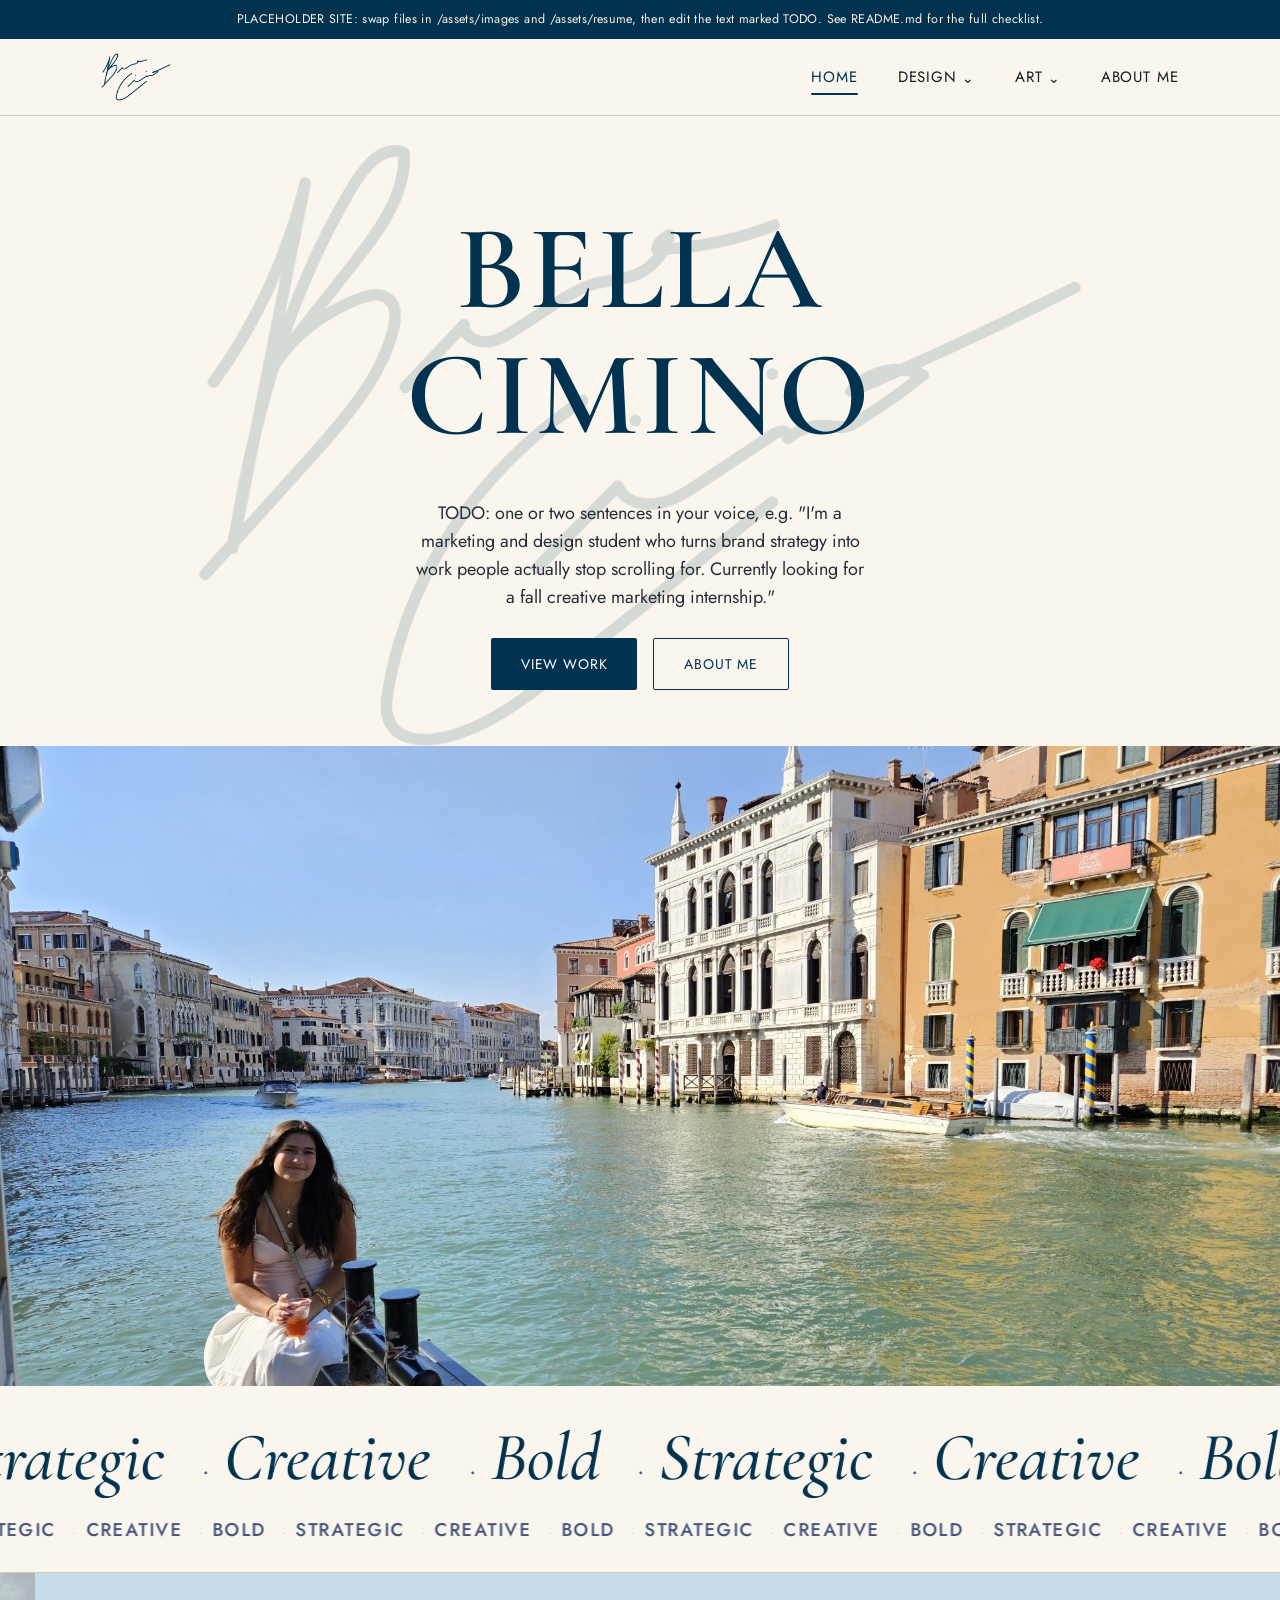
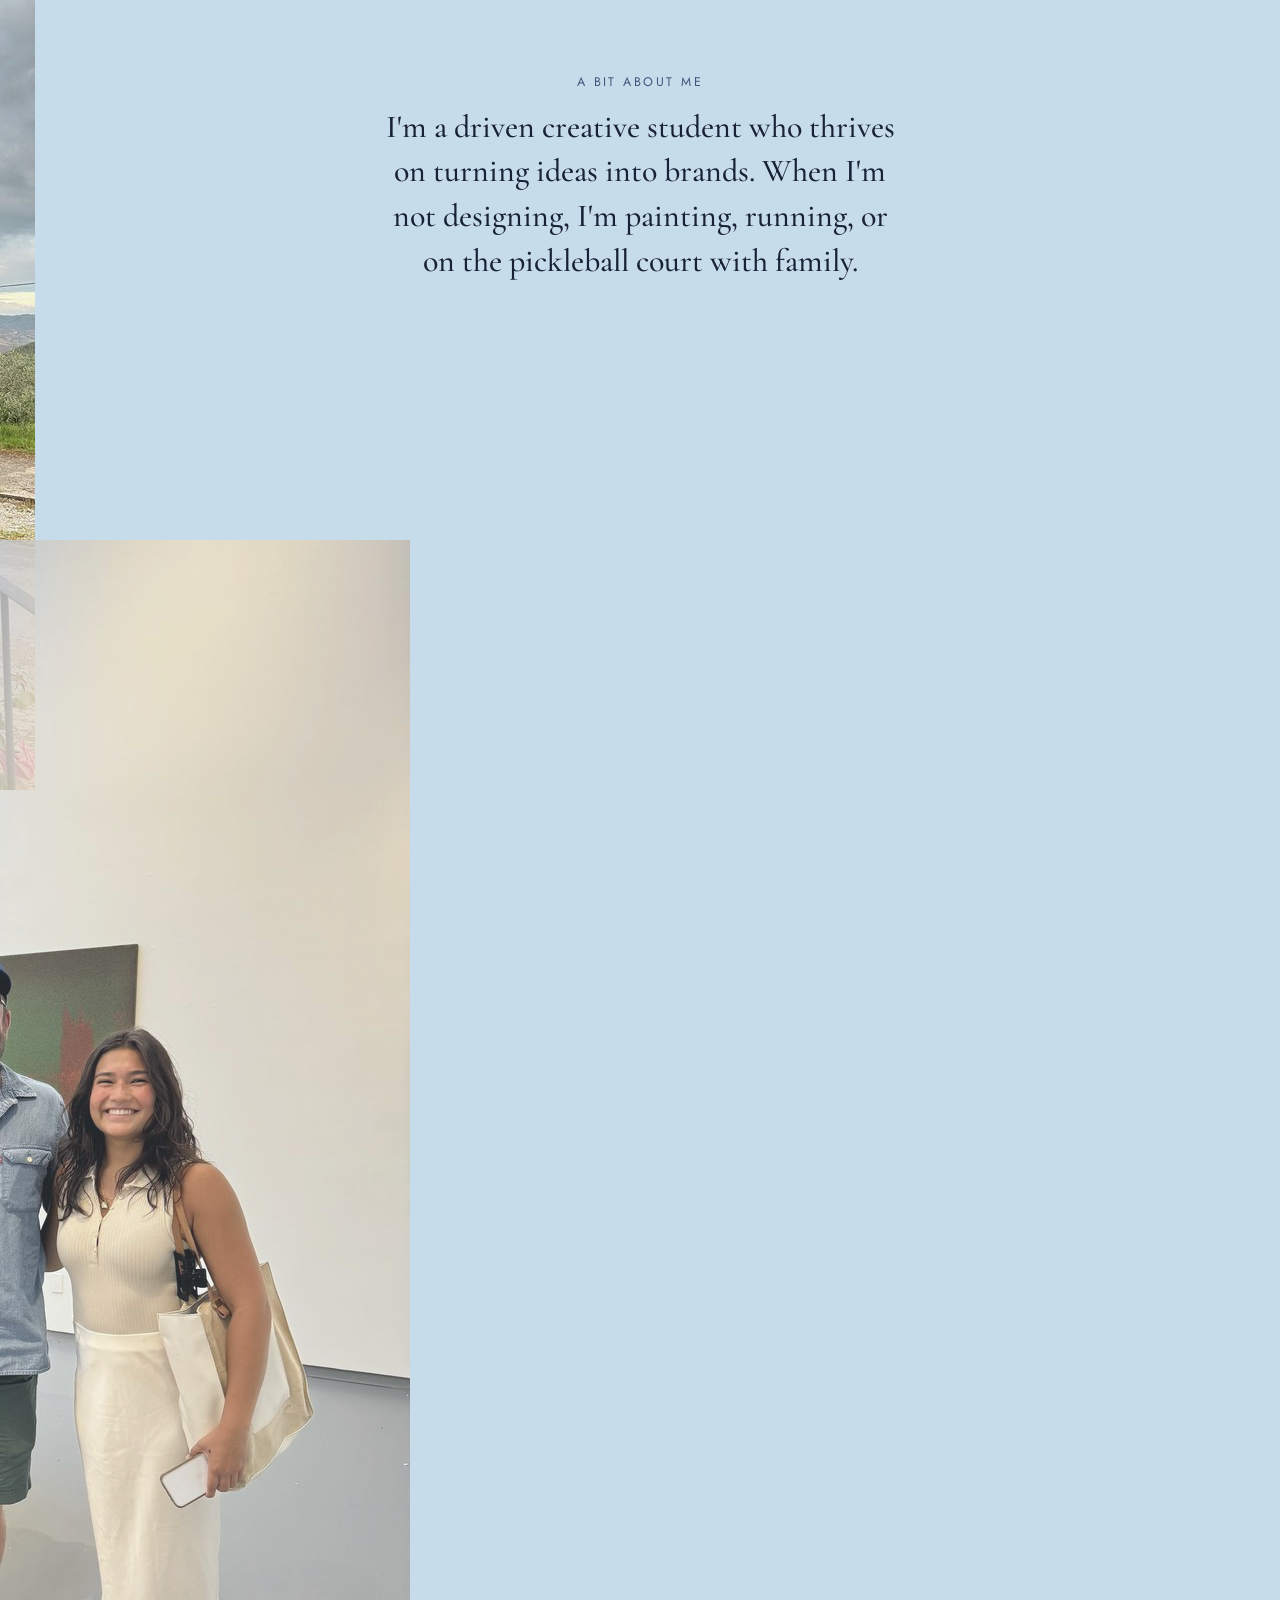
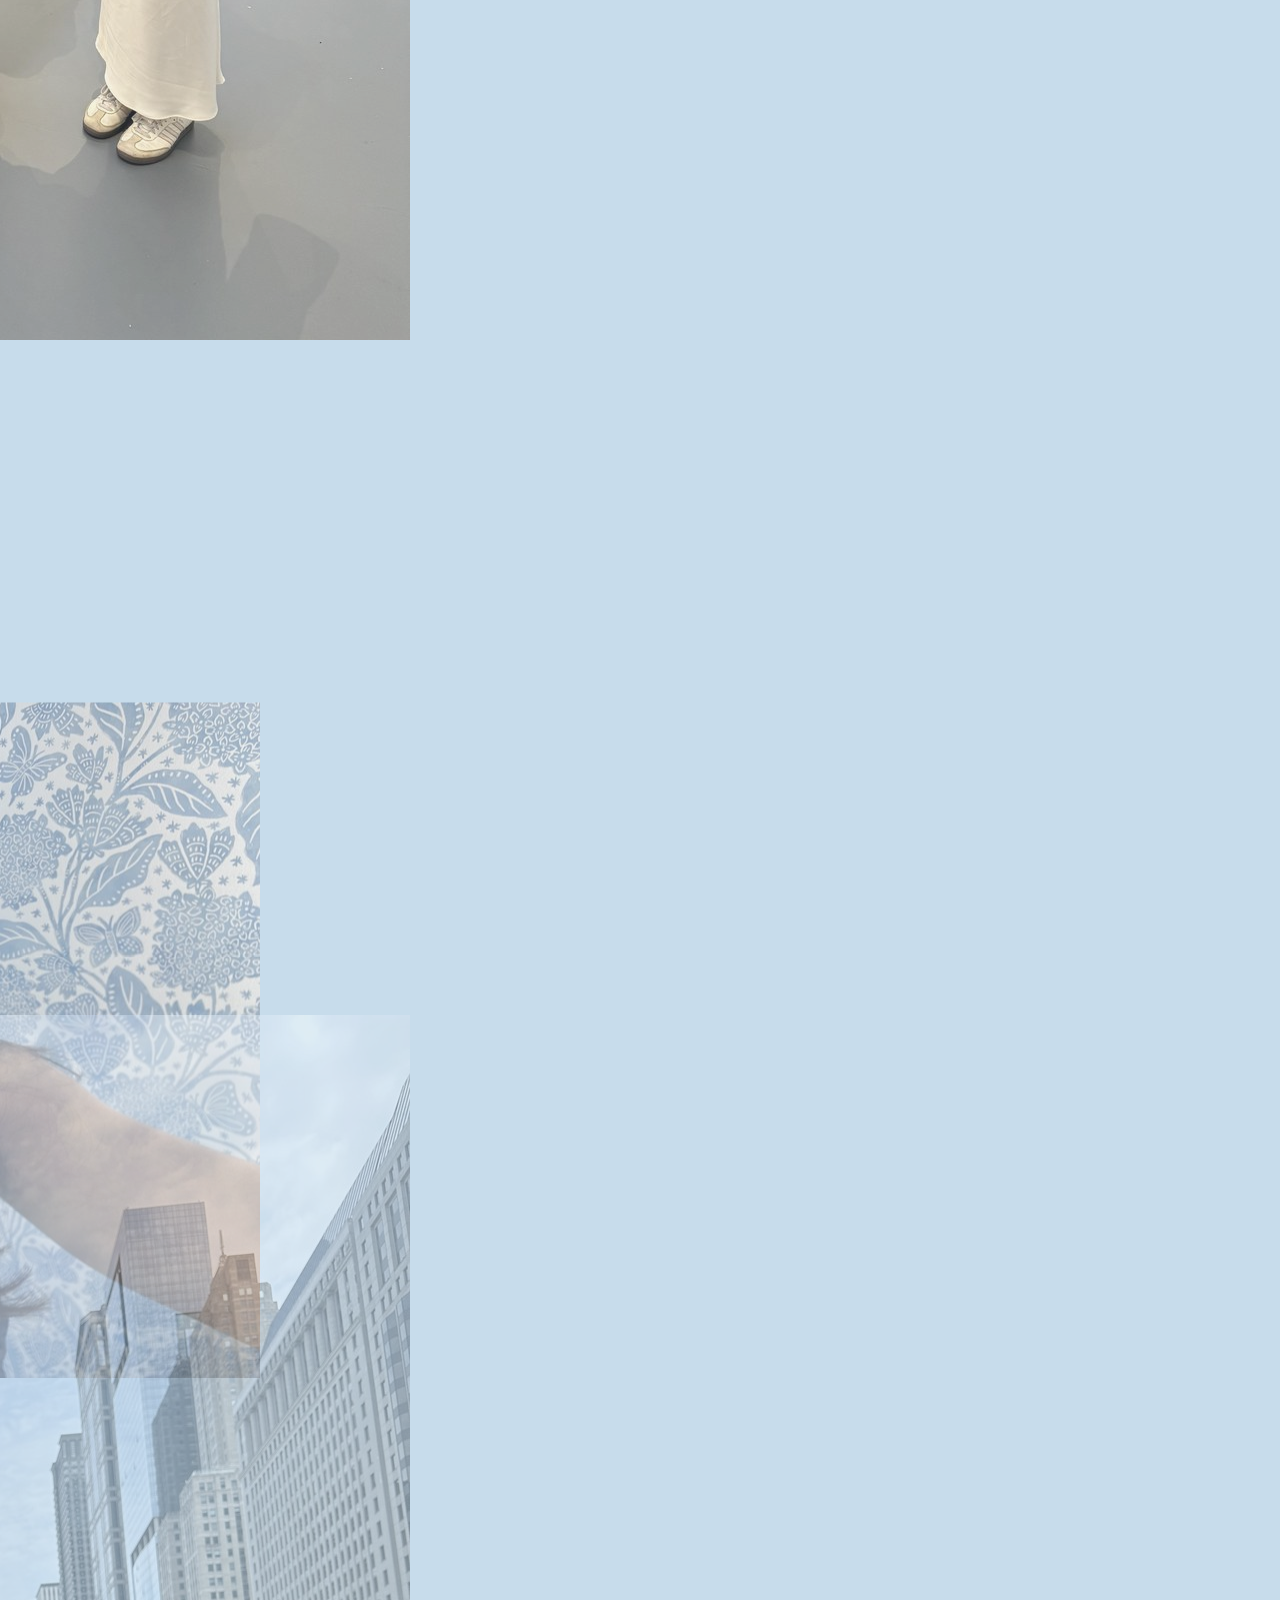
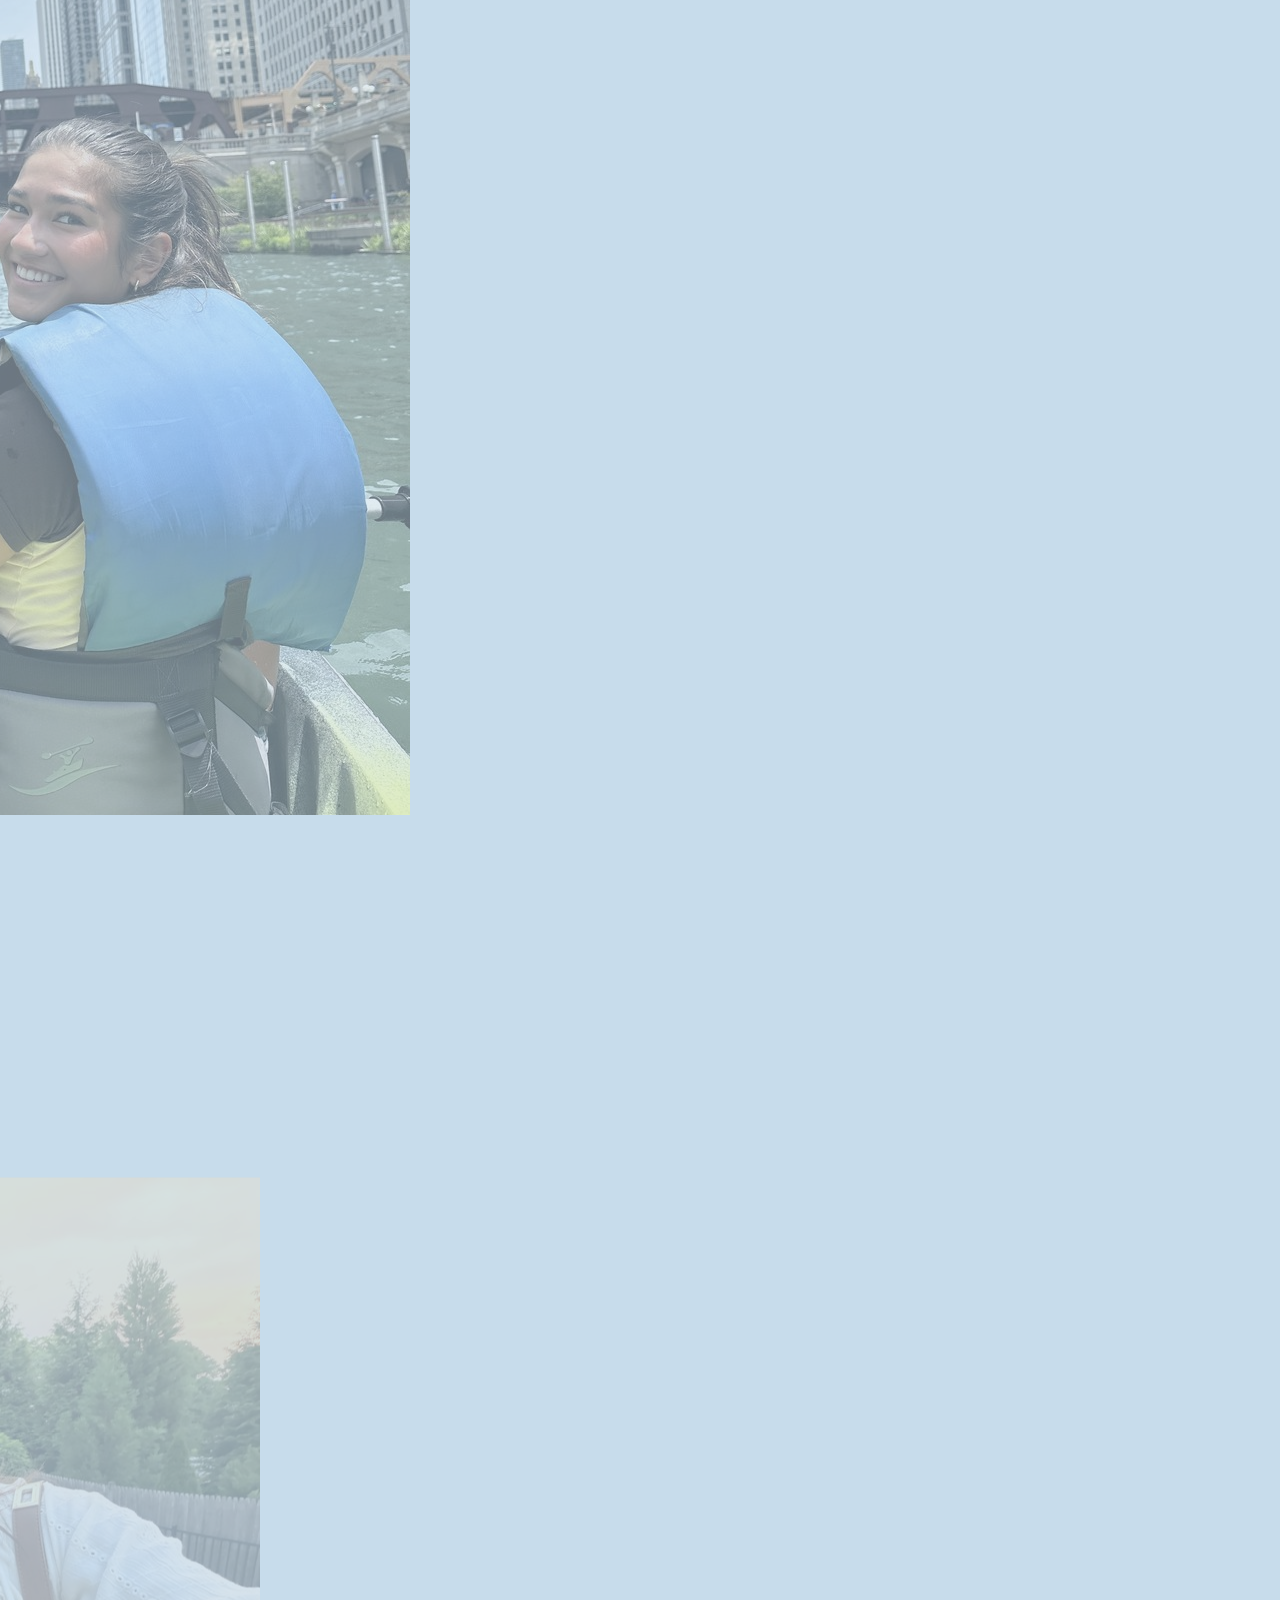
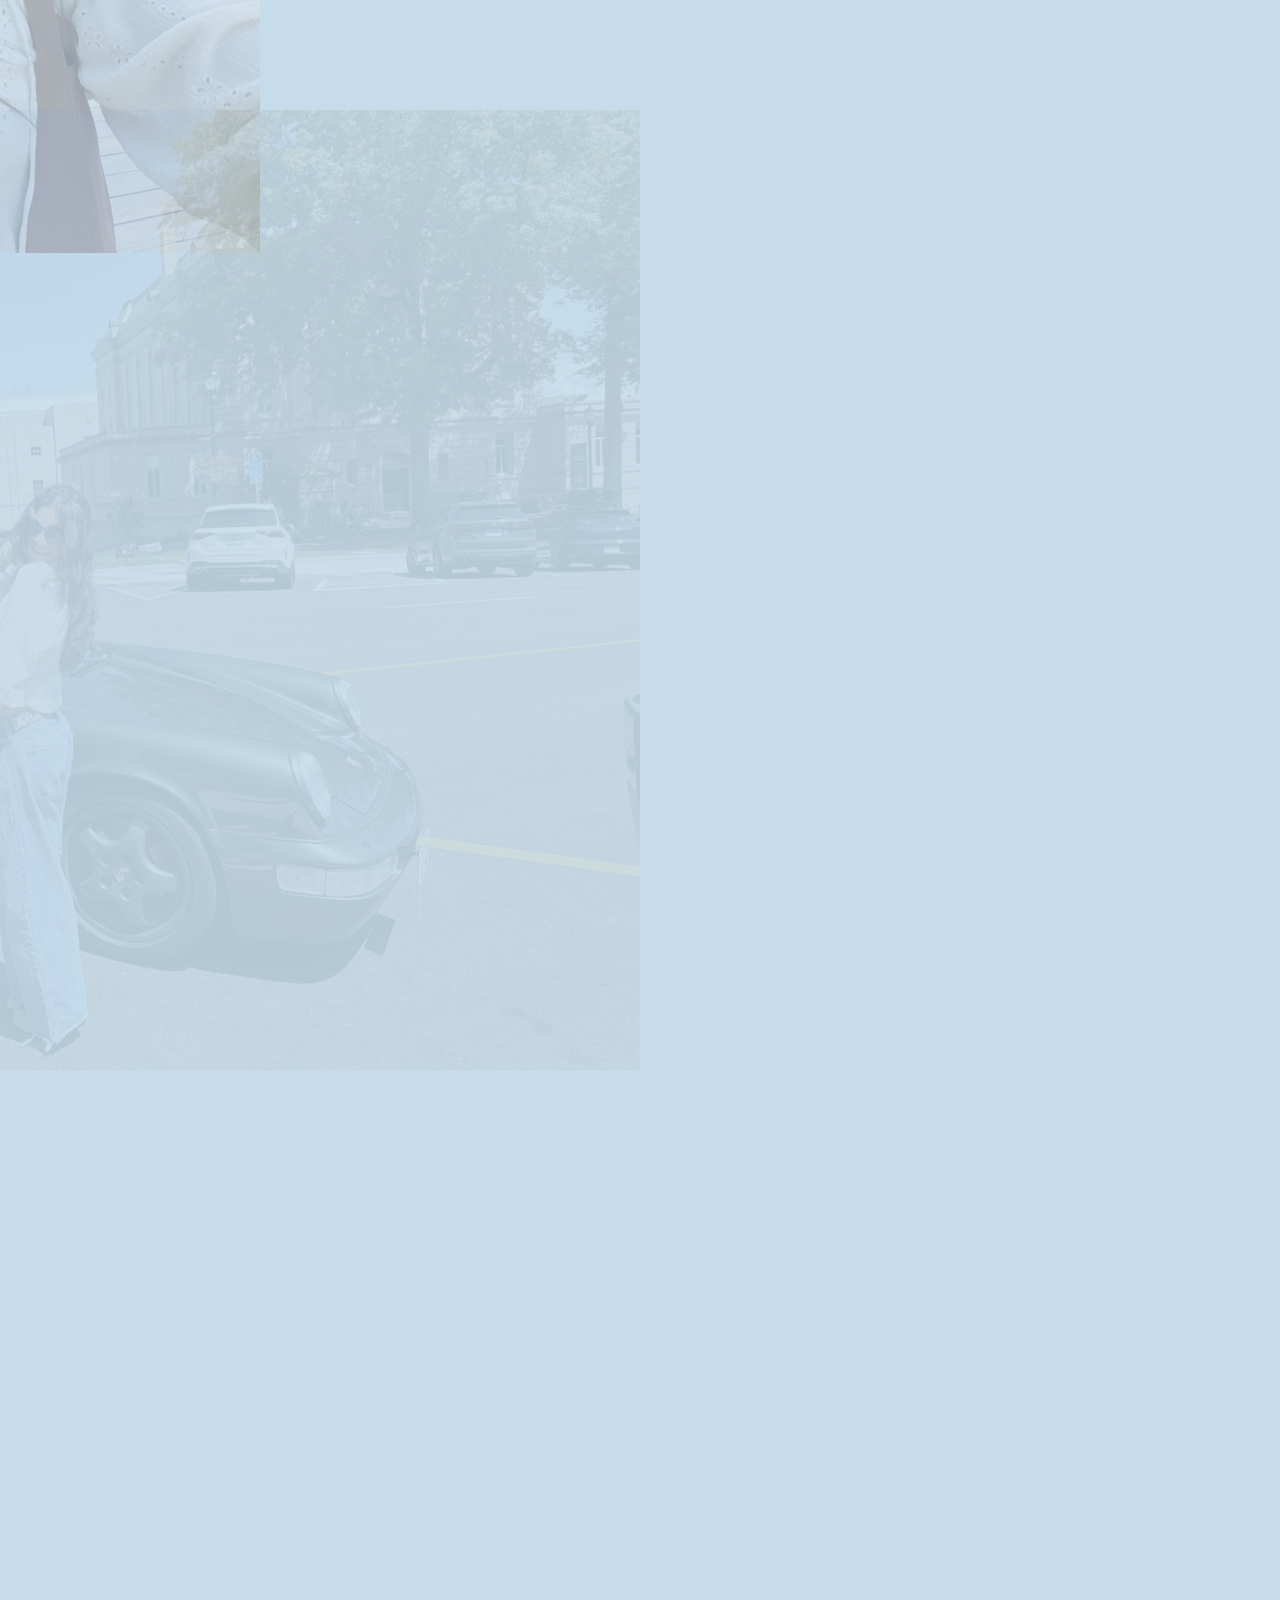
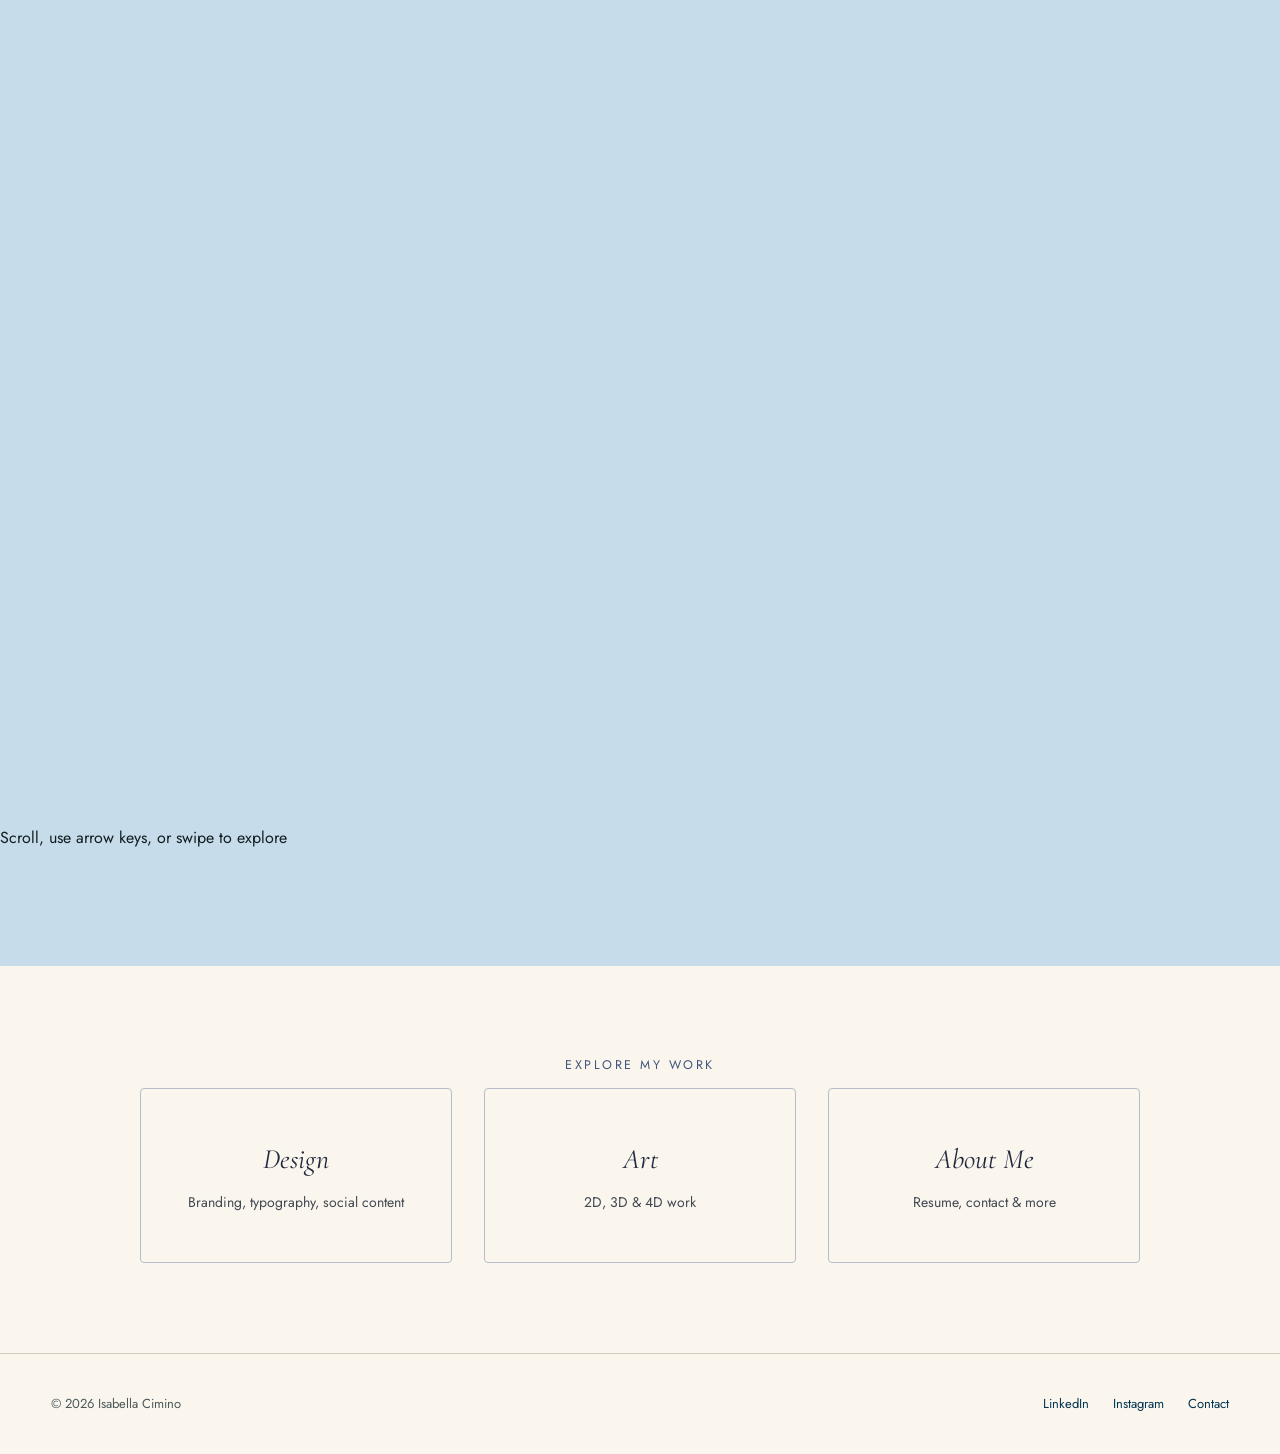
==== commit 61e2d314: "update about me page bio and remove most todos" ====
--- a/index.html
+++ b/index.html
@@ -26,7 +26,7 @@
     <ul class="nav-links">
       <li><a href="index.html" aria-current="page">Home</a></li>
       <li class="has-dropdown">
-        <a href="design.html">Design</a>
+        <a href="design.html">Design<span class="nav-caret" aria-hidden="true"></span></a>
         <ul class="dropdown">
           <li><a href="design.html#school">School</a></li>
           <li><a href="design.html#compintelligence">Compintelligence</a></li>
@@ -37,7 +37,7 @@
         </ul>
       </li>
       <li class="has-dropdown">
-        <a href="art.html">Art</a>
+        <a href="art.html">Art<span class="nav-caret" aria-hidden="true"></span></a>
         <ul class="dropdown">
           <li><a href="art.html#mixed-media">Mixed Media</a></li>
           <li><a href="art.html#drawing">Drawing</a></li>
@@ -96,23 +96,19 @@
       <p class="section-quote">I'm a driven creative student who thrives on turning ideas into brands. When I'm not designing, I'm painting, running, or on the pickleball court with family.</p>
     </div>
 
-    <div class="photo-stack">
-      <figure class="card" style="transform: translate(-50px, 8px) rotate(-8deg); z-index: 1;">
-        <img src="assets/images/home/montage-1.jpg" alt="Isabella Cimino" />
-        <figcaption>Us being us</figcaption>
-      </figure>
-      <figure class="card" style="transform: translate(40px, -12px) rotate(6deg); z-index: 2;">
-        <img src="assets/images/home/montage-2.jpg" alt="Isabella Cimino traveling in Tuscany, Italy" />
-        <figcaption>Painting day</figcaption>
-      </figure>
-      <figure class="card" style="transform: translate(-15px, -24px) rotate(-3deg); z-index: 3;">
-        <img src="assets/images/home/montage-3.jpg" alt="Isabella Cimino" />
-        <figcaption>Race day</figcaption>
-      </figure>
-      <figure class="card" style="transform: translate(55px, 16px) rotate(9deg); z-index: 4;">
-        <img src="assets/images/home/montage-4.jpg" alt="Isabella Cimino" />
-        <figcaption>Family time</figcaption>
-      </figure>
+    <div class="infinite-gallery" id="home-gallery" role="region" aria-label="Photo gallery of Isabella Cimino">
+      <div class="infinite-gallery-track">
+        <div class="infinite-gallery-item"><img src="assets/images/home/montage-1.jpg" alt="Isabella Cimino" /></div>
+        <div class="infinite-gallery-item"><img src="assets/images/home/gallery-exhibition.jpg" alt="Isabella Cimino at a gallery exhibition opening" /></div>
+        <div class="infinite-gallery-item"><img src="assets/images/home/montage-2.jpg" alt="Isabella Cimino traveling in Tuscany, Italy" /></div>
+        <div class="infinite-gallery-item"><img src="assets/images/home/gallery-kayaking.jpg" alt="Isabella Cimino kayaking on the Chicago River" /></div>
+        <div class="infinite-gallery-item"><img src="assets/images/home/montage-3.jpg" alt="Isabella Cimino" /></div>
+        <div class="infinite-gallery-item"><img src="assets/images/home/gallery-porsche.jpg" alt="Isabella Cimino next to a Porsche 911" /></div>
+        <div class="infinite-gallery-item"><img src="assets/images/home/montage-4.jpg" alt="Isabella Cimino" /></div>
+        <div class="infinite-gallery-item"><img src="assets/images/home/montage-5.jpg" alt="Isabella Cimino" /></div>
+        <div class="infinite-gallery-item"><img src="assets/images/home/montage-6.jpg" alt="Isabella Cimino at a University of Michigan football game" /></div>
+      </div>
+      <p class="infinite-gallery-hint">Scroll, use arrow keys, or swipe to explore</p>
     </div>
   </section>
 
@@ -143,8 +139,8 @@
   <div class="footer-row">
     <div>&copy; <span id="year"></span> Isabella Cimino</div>
     <div class="footer-links">
-      <a href="https://www.linkedin.com/in/TODO" target="_blank" rel="noopener">LinkedIn</a>
-      <a href="https://www.instagram.com/TODO" target="_blank" rel="noopener">Instagram</a>
+      <a href="https://www.linkedin.com/in/isabellajcimino" target="_blank" rel="noopener">LinkedIn</a>
+      <a href="https://www.instagram.com/bellajcimino" target="_blank" rel="noopener">Instagram</a>
       <a href="about.html#contact">Contact</a>
     </div>
   </div>
@@ -157,5 +153,6 @@
 
 <script src="js/main.js"></script>
 <script src="js/velocity-marquee.js"></script>
+<script src="js/infinite-gallery.js"></script>
 </body>
 </html>
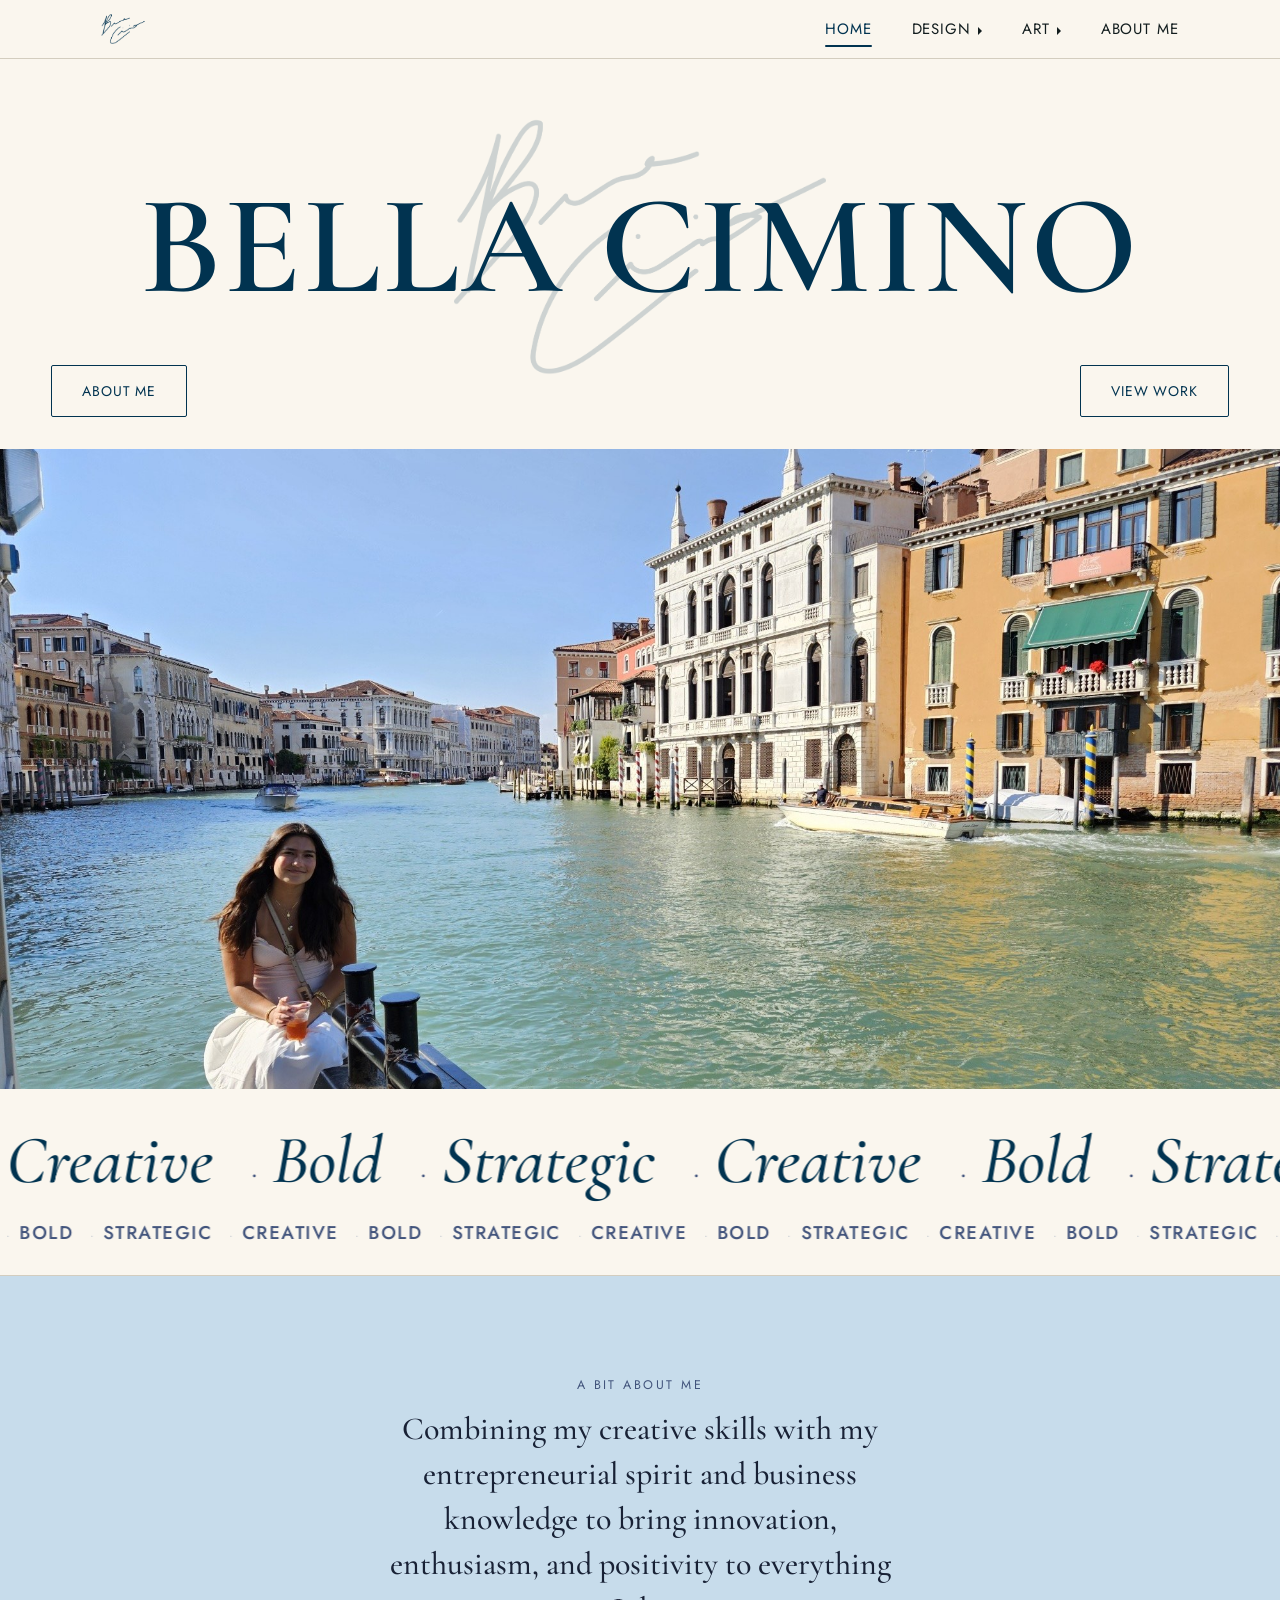
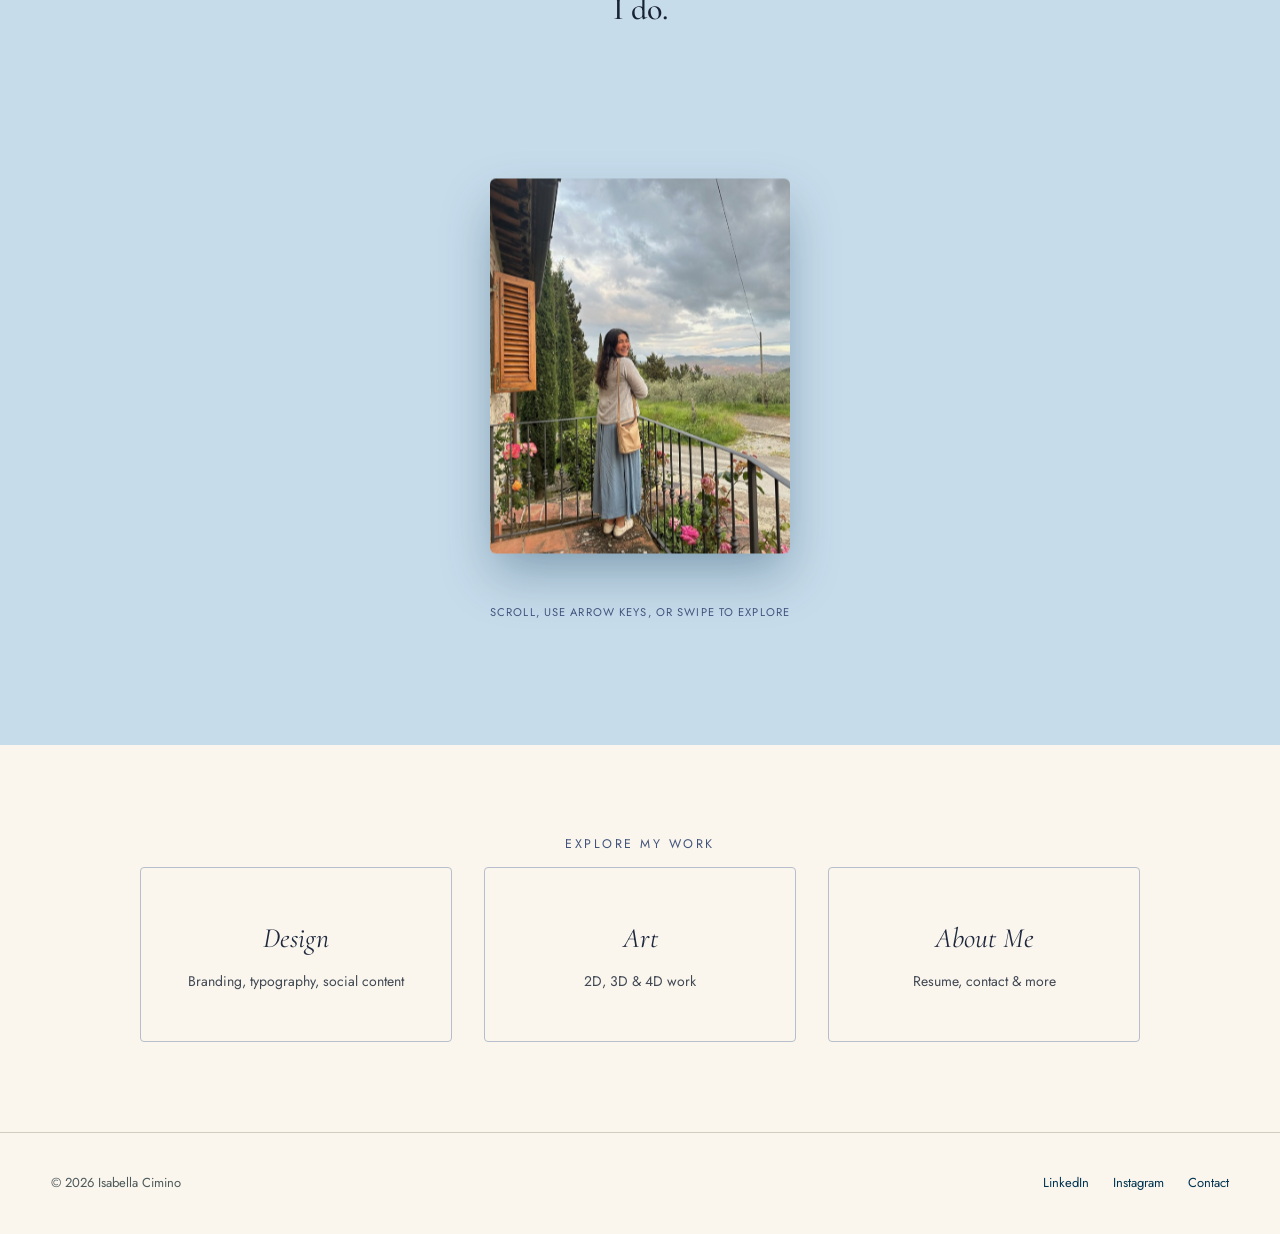
==== commit 7d8b0100: "Add files via upload" ====
--- a/index.html
+++ b/index.html
@@ -12,10 +12,6 @@
 <link rel="stylesheet" href="css/style.css" />
 </head>
 <body>
-
-<div class="build-note">
-  PLACEHOLDER SITE: swap files in /assets/images and /assets/resume, then edit the text marked TODO. See README.md for the full checklist.
-</div>
 
 <header class="site-header">
   <nav class="nav">
@@ -43,9 +39,7 @@
           <li><a href="art.html#drawing">Drawing</a></li>
           <li><a href="art.html#painting">Painting</a></li>
           <li><a href="art.html#digital">Digital</a></li>
-          <li><a href="art.html#photography">Photography</a></li>
           <li><a href="art.html#three-d">3D</a></li>
-          <li><a href="art.html#four-d">4D</a></li>
         </ul>
       </li>
       <li><a href="about.html">About Me</a></li>
@@ -58,12 +52,13 @@
   <!-- HERO -->
   <section class="hero-stack">
     <div class="hero-stack-copy">
-      <img class="sig-watermark" src="assets/branding/signature.png" alt="" aria-hidden="true" />
-      <h1>BELLA CIMINO</h1>
-      <p class="lede">TODO: one or two sentences in your voice, e.g. "I'm a marketing and design student who turns brand strategy into work people actually stop scrolling for. Currently looking for a fall creative marketing internship."</p>
+      <div class="hero-name">
+        <img class="sig-watermark" src="assets/branding/signature.png" alt="" aria-hidden="true" />
+        <h1>BELLA CIMINO</h1>
+      </div>
       <div class="button-row">
-        <a href="design.html" class="btn btn-primary">View Work</a>
         <a href="about.html" class="btn btn-secondary">About Me</a>
+        <a href="design.html" class="btn btn-secondary">View Work</a>
       </div>
     </div>
     <div class="hero-stack-photo">
@@ -93,7 +88,7 @@
   <section class="section-sky">
     <div class="section-header">
       <span class="eyebrow">A Bit About Me</span>
-      <p class="section-quote">I'm a driven creative student who thrives on turning ideas into brands. When I'm not designing, I'm painting, running, or on the pickleball court with family.</p>
+      <p class="section-quote">Combining my creative skills with my entrepreneurial spirit and business knowledge to bring innovation, enthusiasm, and positivity to everything I do.</p>
     </div>
 
     <div class="infinite-gallery" id="home-gallery" role="region" aria-label="Photo gallery of Isabella Cimino">
--- a/css/style.css
+++ b/css/style.css
@@ -105,7 +105,7 @@
   margin: 0 auto;
 }
 .logo img {
-  height: 48px;
+  height: 30px;
   width: auto;
   object-fit: contain;
 }
@@ -138,12 +138,22 @@
 
 /* Dropdown submenus (Design / Art subsections) */
 .nav-links > li.has-dropdown { position: relative; }
-.nav-links > li.has-dropdown > a::after {
-  content: "\2304";
+.nav-caret {
   display: inline-block;
-  margin-left: 5px;
-  font-size: 0.9em;
-  transform: translateY(1px);
+  margin-left: 7px;
+  width: 0;
+  height: 0;
+  border-left: 4px solid currentColor;
+  border-top: 4px solid transparent;
+  border-bottom: 4px solid transparent;
+  vertical-align: middle;
+  transform: rotate(0deg);
+  transition: transform 0.2s ease;
+}
+.nav-links > li.has-dropdown:hover .nav-caret,
+.nav-links > li.has-dropdown:focus-within .nav-caret,
+.nav-links > li.has-dropdown.dropdown-open .nav-caret {
+  transform: rotate(90deg);
 }
 .dropdown {
   position: absolute;
@@ -214,7 +224,11 @@
   .nav-links > li > a { display: block; padding: 1rem var(--gutter); }
 
   /* On mobile, subsections are always shown, nested under Design / Art */
-  .nav-links > li.has-dropdown > a::after { float: right; margin-right: 4px; }
+  .nav-links > li.has-dropdown > a::after {
+    float: right;
+    margin-right: 4px;
+    transform: rotate(90deg);
+  }
   .dropdown {
     position: static;
     display: block;
@@ -316,39 +330,41 @@
 }
 .hero-stack-copy {
   position: relative;
-  max-width: 900px;
+  width: 100%;
+  min-height: 300px;
   margin: 0 auto;
-  padding: 0 var(--gutter) 56px;
+  padding: 24px var(--gutter) 96px;
   text-align: center;
 }
-.hero-stack-copy .sig-watermark {
+.hero-name {
+  position: relative;
+  display: inline-block;
+}
+.hero-name .sig-watermark {
   top: 50%;
   left: 50%;
-  width: 130%;
-  max-width: 900px;
-  transform: translate(-50%, -55%);
+  width: 30vw;
+  max-width: 380px;
+  min-width: 220px;
+  opacity: 0.18;
+  transform: translate(-50%, -50%);
 }
 .hero-stack-copy h1 {
   position: relative;
   z-index: 1;
-  font-size: clamp(3.2rem, 9.5vw, 7.5rem);
-  letter-spacing: 0.03em;
-  margin-bottom: 0.35em;
-}
-.hero-stack-copy .lede {
-  position: relative;
+  font-size: clamp(2.6rem, 11vw, 10.5rem);
+  letter-spacing: 0.02em;
+  white-space: nowrap;
+  margin: 0;
+}
+.hero-stack-copy .button-row {
+  position: absolute;
   z-index: 1;
-  font-size: 18px;
-  line-height: 1.55;
-  max-width: 460px;
-  margin: 20px auto 0;
-  color: var(--muted);
-}
-.hero-stack-copy .button-row {
-  position: relative;
-  z-index: 1;
-  justify-content: center;
-  margin-top: 26px;
+  left: var(--gutter);
+  right: var(--gutter);
+  bottom: 32px;
+  justify-content: space-between;
+  margin: 0;
 }
 .hero-stack-photo {
   width: 100%;
@@ -359,6 +375,20 @@
   width: 100%;
   height: 100%;
   object-fit: cover;
+}
+
+@media (max-width: 820px) {
+  .hero-stack-copy {
+    min-height: 0;
+    padding: 40px var(--gutter) 32px;
+  }
+  .hero-stack-copy .button-row {
+    position: static;
+    max-width: none;
+    text-align: center;
+    margin: 20px auto 0;
+    justify-content: center;
+  }
 }
 
 @media (max-width: 700px) {
@@ -382,46 +412,59 @@
 }
 
 /* =========================================================
-   PHOTO STACK (polaroid pile, click to bring one to front)
-   ========================================================= */
-.photo-stack {
-  position: relative;
-  height: 480px;
-  max-width: 420px;
+   INFINITE GALLERY (z-depth scroll carousel, replaces the old
+   polaroid stack, vanilla reimplementation, no three.js/React)
+   ========================================================= */
+.infinite-gallery {
+  position: relative;
+  height: 62vh;
+  min-height: 380px;
+  max-height: 560px;
   margin: 0 auto;
-  display: flex;
-  align-items: center;
-  justify-content: center;
-}
-.photo-stack .card {
+  perspective: 1200px;
+  overflow: hidden;
+  outline: none;
+  touch-action: pan-x;
+}
+.infinite-gallery-track {
   position: absolute;
-  width: 280px;
-  padding: 18px 18px 60px;
-  background: oklch(99% 0 0);
-  box-shadow: 0 12px 28px rgba(0,0,0,0.25);
-  cursor: pointer;
-  transition: transform 0.3s ease;
-}
-.photo-stack .card:hover { transform: scale(1.04); }
-.photo-stack .card img {
+  inset: 0;
+  transform-style: preserve-3d;
+}
+.infinite-gallery-item {
+  position: absolute;
+  top: 50%;
+  left: 50%;
+  width: 300px;
+  aspect-ratio: 4 / 5;
+  border-radius: 6px;
+  overflow: hidden;
+  box-shadow: 0 24px 50px rgba(1, 51, 80, 0.28);
+  will-change: transform, opacity;
+}
+.infinite-gallery-item img {
   width: 100%;
-  height: 280px;
+  height: 100%;
   object-fit: cover;
   display: block;
 }
-.photo-stack .card figcaption {
-  font-family: var(--font-display);
-  font-style: italic;
-  font-size: 20px;
+.infinite-gallery-hint {
+  position: absolute;
+  bottom: 12px;
+  left: 0;
+  right: 0;
   text-align: center;
-  color: oklch(25% 0.02 260);
-  margin-top: 14px;
+  font-family: var(--font-body);
+  font-size: 0.7rem;
+  letter-spacing: 0.1em;
+  text-transform: uppercase;
+  color: var(--eyebrow);
+  pointer-events: none;
 }
 
 @media (max-width: 480px) {
-  .photo-stack { height: 400px; max-width: 260px; }
-  .photo-stack .card { width: 220px; }
-  .photo-stack .card img { height: 220px; }
+  .infinite-gallery { height: 50vh; min-height: 320px; }
+  .infinite-gallery-item { width: 220px; }
 }
 
 /* =========================================================
@@ -495,17 +538,25 @@
   border-radius: 999px;
 }
 .client-media {
-  display: grid;
-  grid-template-columns: repeat(3, 1fr);
-  gap: 0.7rem;
-}
-.client-media a { border-radius: 2px; overflow: hidden; aspect-ratio: 4/3; display: block; }
-.client-media img { width: 100%; height: 100%; object-fit: cover; transition: transform 0.4s ease; }
-.client-media a:hover img { transform: scale(1.06); }
+  column-count: 3;
+  column-gap: 0.9rem;
+}
+.client-media a {
+  display: block;
+  break-inside: avoid;
+  margin-bottom: 0.9rem;
+  border-radius: 4px;
+  overflow: hidden;
+}
+.client-media img { width: 100%; height: auto; display: block; transition: transform 0.4s ease; }
+.client-media a:hover img { transform: scale(1.03); }
 
 @media (max-width: 900px) {
   .client-block { grid-template-columns: 1fr; }
-  .client-media { grid-template-columns: repeat(3, 1fr); }
+  .client-media { column-count: 2; }
+}
+@media (max-width: 520px) {
+  .client-media { column-count: 1; }
 }
 
 /* Art medium sections */
@@ -540,15 +591,21 @@
 }
 
 .gallery-grid {
-  display: grid;
-  grid-template-columns: repeat(3, 1fr);
-  gap: 1rem;
-}
-.gallery-grid a { border-radius: 2px; overflow: hidden; aspect-ratio: 4/5; display: block; }
-.gallery-grid img { width: 100%; height: 100%; object-fit: cover; transition: transform 0.4s ease; }
-.gallery-grid a:hover img { transform: scale(1.05); }
-
-@media (max-width: 700px) { .gallery-grid { grid-template-columns: repeat(2, 1fr); } }
+  column-count: 3;
+  column-gap: 0.9rem;
+}
+.gallery-grid a {
+  display: block;
+  break-inside: avoid;
+  margin-bottom: 0.9rem;
+  border-radius: 4px;
+  overflow: hidden;
+}
+.gallery-grid img { width: 100%; height: auto; display: block; transition: transform 0.4s ease; }
+.gallery-grid a:hover img { transform: scale(1.03); }
+
+@media (max-width: 700px) { .gallery-grid { column-count: 2; } }
+@media (max-width: 480px) { .gallery-grid { column-count: 1; } }
 
 /* =========================================================
    ABOUT PAGE
@@ -697,172 +754,3 @@
 @media (prefers-reduced-motion: reduce) {
   .velocity-track { transform: none !important; }
 }
-
-/* =========================================================
-   GALLERY + LIGHTBOX, 3x2 gradient-placeholder gallery with
-   fullscreen lightbox (close, prev/next, dot indicators, keyboard nav)
-   ========================================================= */
-.gallery-grid-6 {
-  display: grid;
-  grid-template-columns: repeat(3, 1fr);
-  grid-template-rows: repeat(2, 1fr);
-  gap: 14px;
-}
-.gallery-thumb {
-  position: relative;
-  display: block;
-  width: 100%;
-  aspect-ratio: 4 / 3;
-  border: none;
-  border-radius: 4px;
-  padding: 0;
-  overflow: hidden;
-  cursor: pointer;
-  outline-offset: 3px;
-  transform: scale(1);
-  background: var(--sky);
-  transition: transform 0.35s cubic-bezier(0.22, 1, 0.36, 1), box-shadow 0.35s ease;
-}
-.gallery-thumb img.gallery-thumb-img {
-  position: absolute;
-  inset: 0;
-  width: 100%;
-  height: 100%;
-  object-fit: cover;
-  z-index: 0;
-}
-.gallery-thumb:hover,
-.gallery-thumb:focus-visible {
-  transform: scale(1.045);
-  box-shadow: 0 16px 32px rgba(1, 51, 80, 0.22);
-}
-.gallery-thumb-label {
-  position: absolute;
-  left: 0; right: 0; bottom: 0;
-  z-index: 1;
-  padding: 10px 14px 12px;
-  font-family: var(--font-body);
-  font-size: 0.78rem;
-  letter-spacing: 0.08em;
-  text-transform: uppercase;
-  color: #fff;
-  background: linear-gradient(to top, rgba(1, 20, 33, 0.65), rgba(1, 20, 33, 0));
-  text-align: left;
-}
-
-@media (max-width: 700px) {
-  .gallery-grid-6 { grid-template-columns: repeat(2, 1fr); grid-template-rows: repeat(3, 1fr); }
-}
-
-/* Fullscreen lightbox */
-.lightbox-full {
-  position: fixed;
-  inset: 0;
-  z-index: 300;
-  display: none;
-  align-items: center;
-  justify-content: center;
-  background: rgba(1, 51, 80, 0.96);
-  padding: clamp(1rem, 5vw, 3rem);
-}
-.lightbox-full.open { display: flex; }
-
-.lightbox-full-stage {
-  width: 100%;
-  max-width: 920px;
-  display: flex;
-  flex-direction: column;
-  align-items: center;
-  gap: 18px;
-}
-.lightbox-full-image {
-  width: auto;
-  height: auto;
-  max-width: 100%;
-  max-height: 74vh;
-  object-fit: contain;
-  border-radius: 4px;
-  box-shadow: 0 24px 60px rgba(0, 0, 0, 0.35);
-  background: rgba(255,255,255,0.04);
-}
-.lightbox-full-caption {
-  font-family: var(--font-display);
-  font-style: italic;
-  font-size: 1.3rem;
-  color: #fff;
-  text-align: center;
-}
-
-.lightbox-full-close {
-  position: absolute;
-  top: clamp(1rem, 3vw, 1.8rem);
-  right: clamp(1rem, 3vw, 1.8rem);
-  color: #fff;
-  font-size: 0.85rem;
-  letter-spacing: 0.08em;
-  text-transform: uppercase;
-  border: 1px solid #fff;
-  padding: 0.5em 1em;
-  border-radius: 999px;
-  background: transparent;
-  cursor: pointer;
-}
-.lightbox-full-close:hover { background: rgba(255,255,255,0.12); }
-
-.lightbox-full-nav {
-  position: absolute;
-  top: 50%;
-  transform: translateY(-50%);
-  width: 48px;
-  height: 48px;
-  border-radius: 50%;
-  border: 1px solid rgba(255,255,255,0.6);
-  background: rgba(255,255,255,0.08);
-  color: #fff;
-  font-size: 1.6rem;
-  line-height: 1;
-  cursor: pointer;
-  display: flex;
-  align-items: center;
-  justify-content: center;
-  transition: background 0.2s ease, transform 0.2s ease;
-}
-.lightbox-full-nav:hover { background: rgba(255,255,255,0.2); }
-.lightbox-full-prev { left: clamp(0.5rem, 3vw, 2rem); }
-.lightbox-full-next { right: clamp(0.5rem, 3vw, 2rem); }
-
-.lightbox-full-dots {
-  display: flex;
-  gap: 10px;
-}
-.lightbox-full-dots button {
-  width: 9px;
-  height: 9px;
-  padding: 0;
-  border-radius: 50%;
-  border: 1px solid rgba(255,255,255,0.7);
-  background: transparent;
-  cursor: pointer;
-  transition: background 0.2s ease, transform 0.2s ease;
-}
-.lightbox-full-dots button.active {
-  background: #fff;
-  transform: scale(1.2);
-}
-
-@media (max-width: 600px) {
-  .lightbox-full-nav { width: 40px; height: 40px; font-size: 1.3rem; }
-}
-
-/* =========================================================
-   PLACEHOLDER NOTE BANNER (remove once content is uploaded)
-   ========================================================= */
-.build-note {
-  background: var(--ink);
-  color: var(--paper-fallback);
-  font-size: 0.78rem;
-  letter-spacing: 0.03em;
-  text-align: center;
-  padding: 0.6rem var(--gutter);
-}
-.build-note a { text-decoration: underline; color: var(--paper-fallback); }
